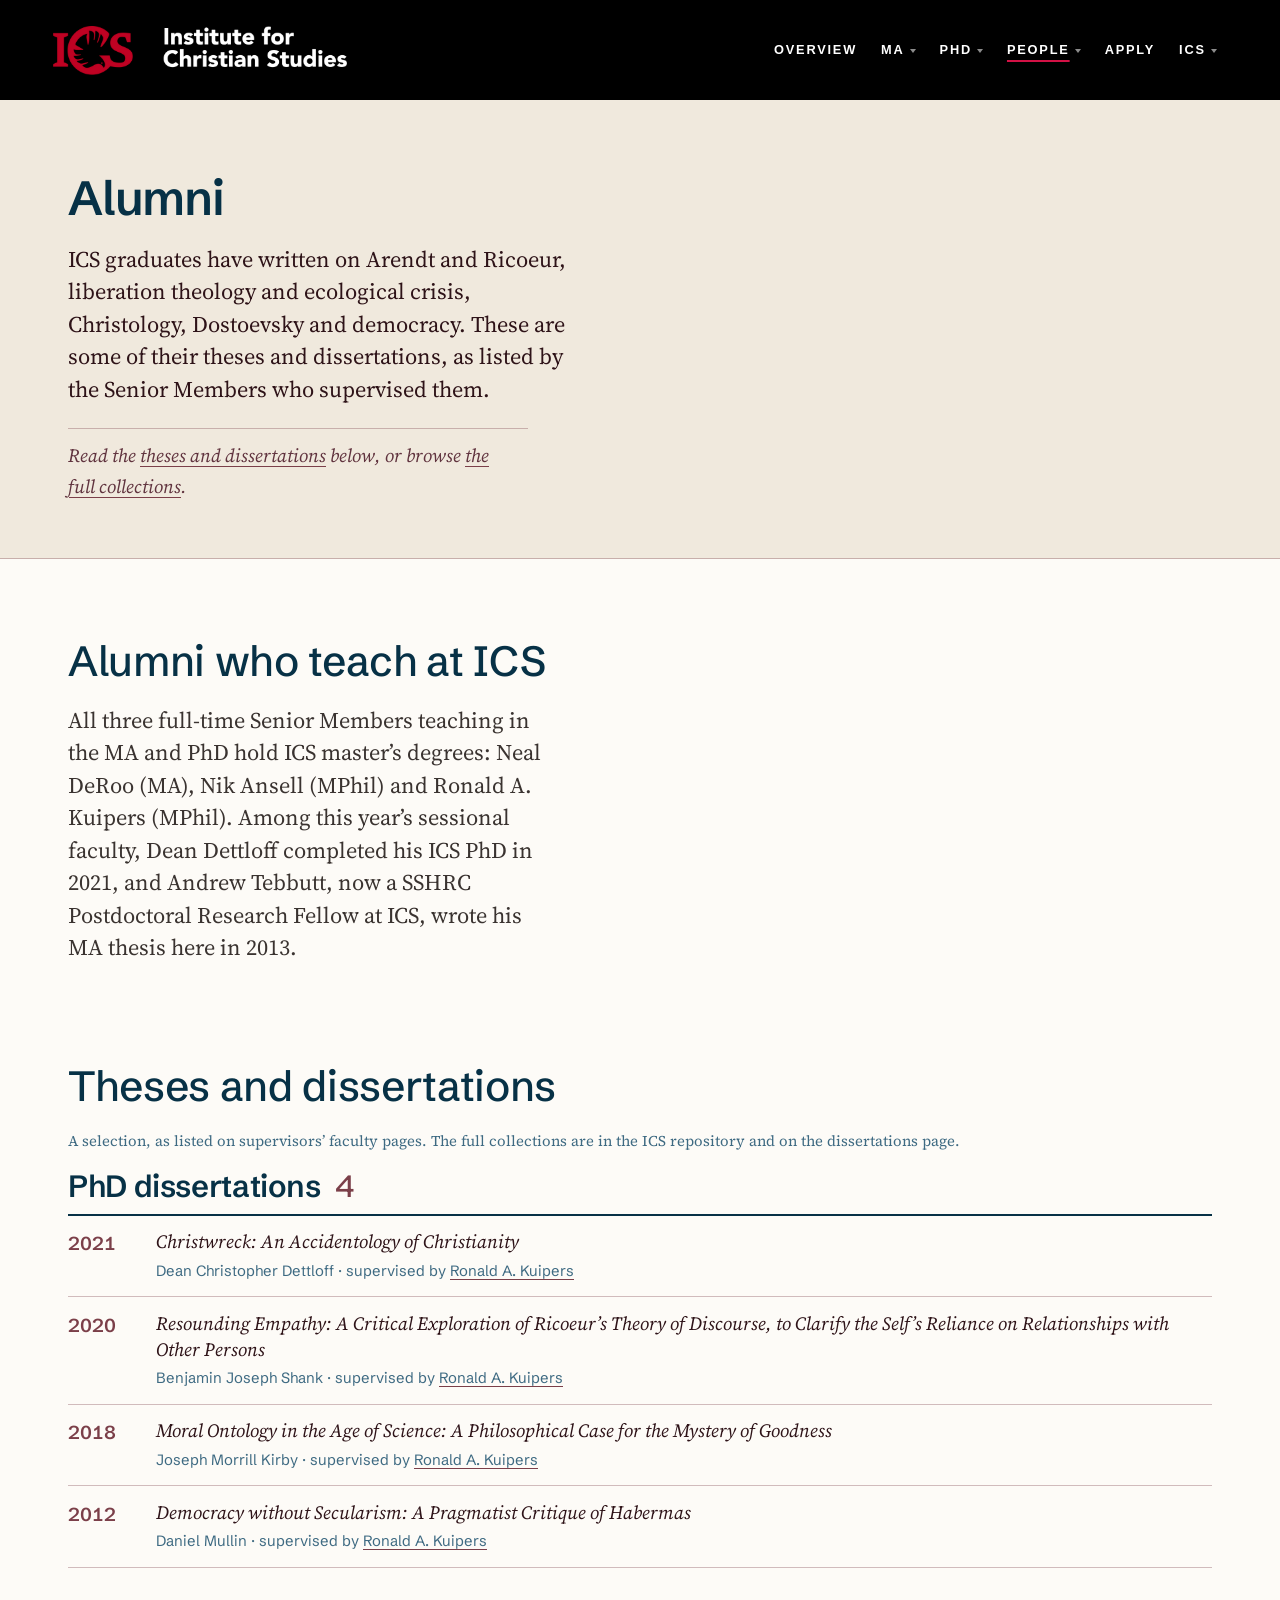
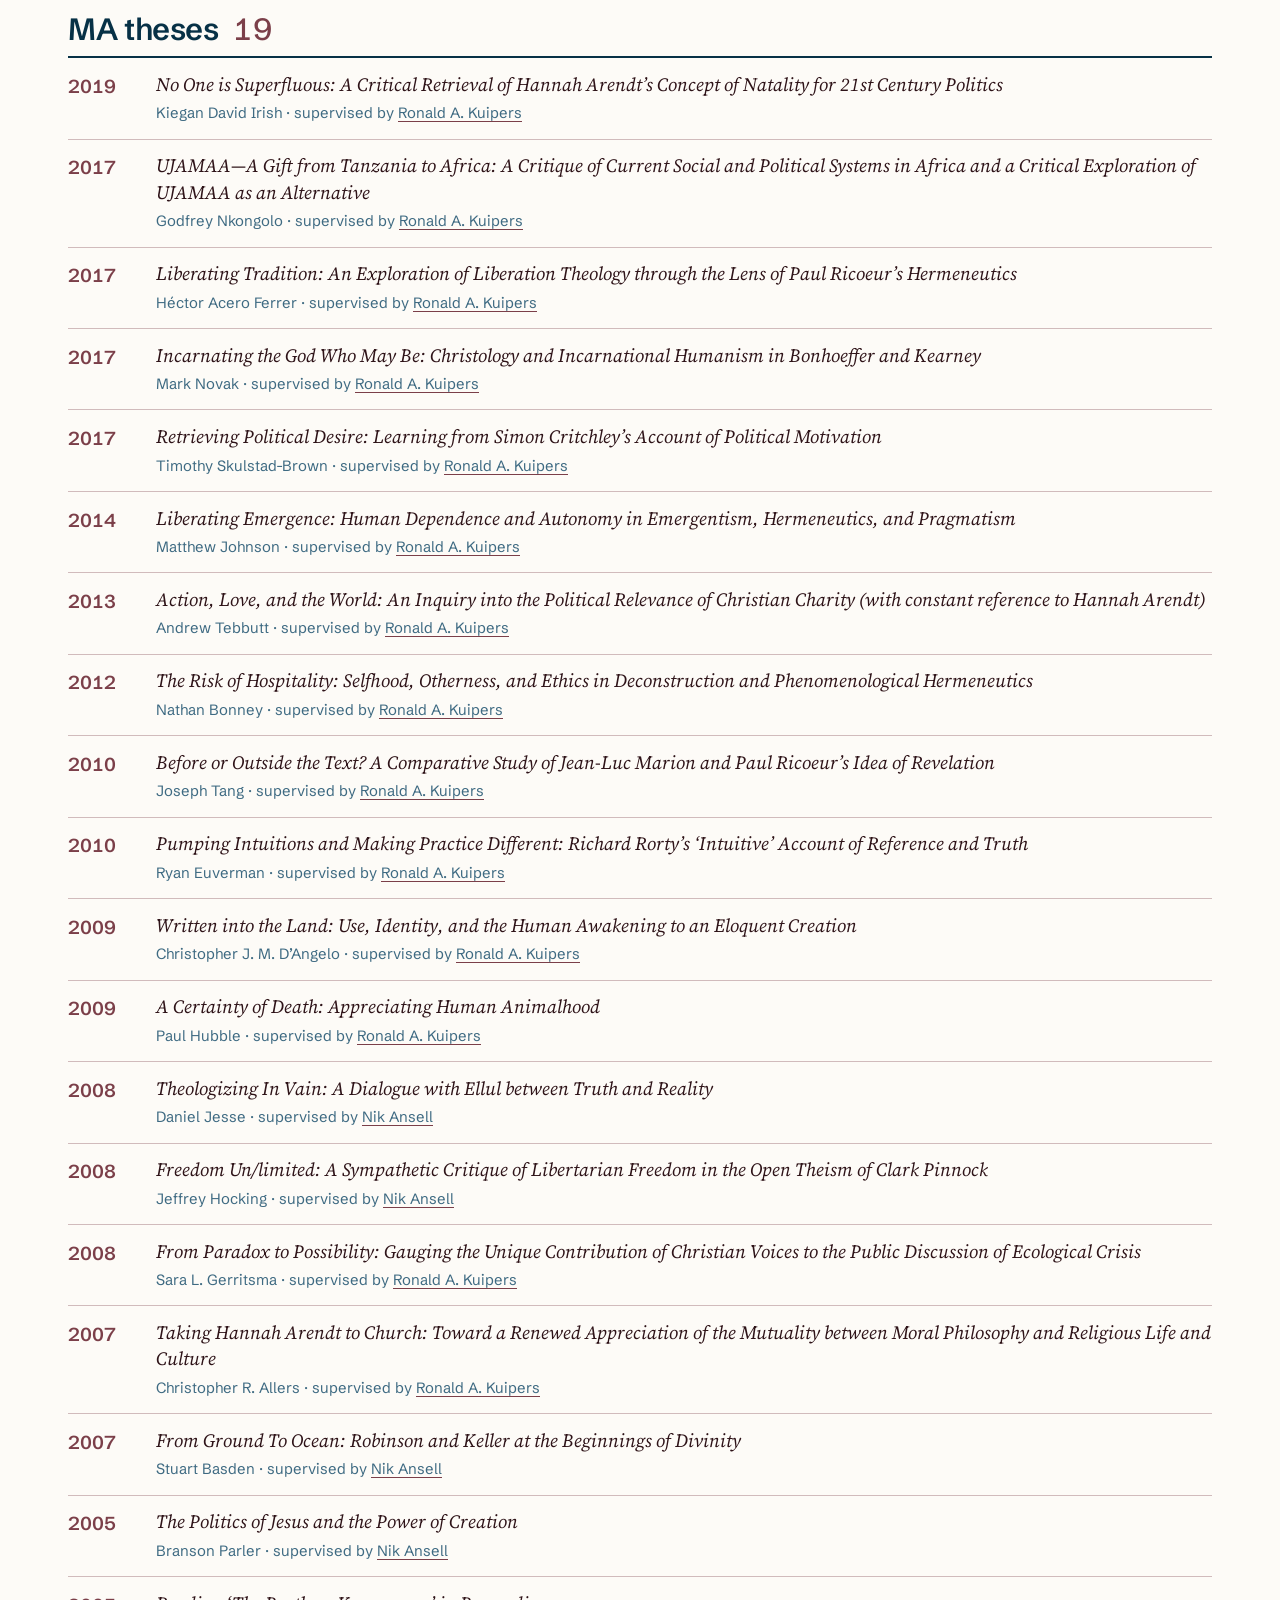
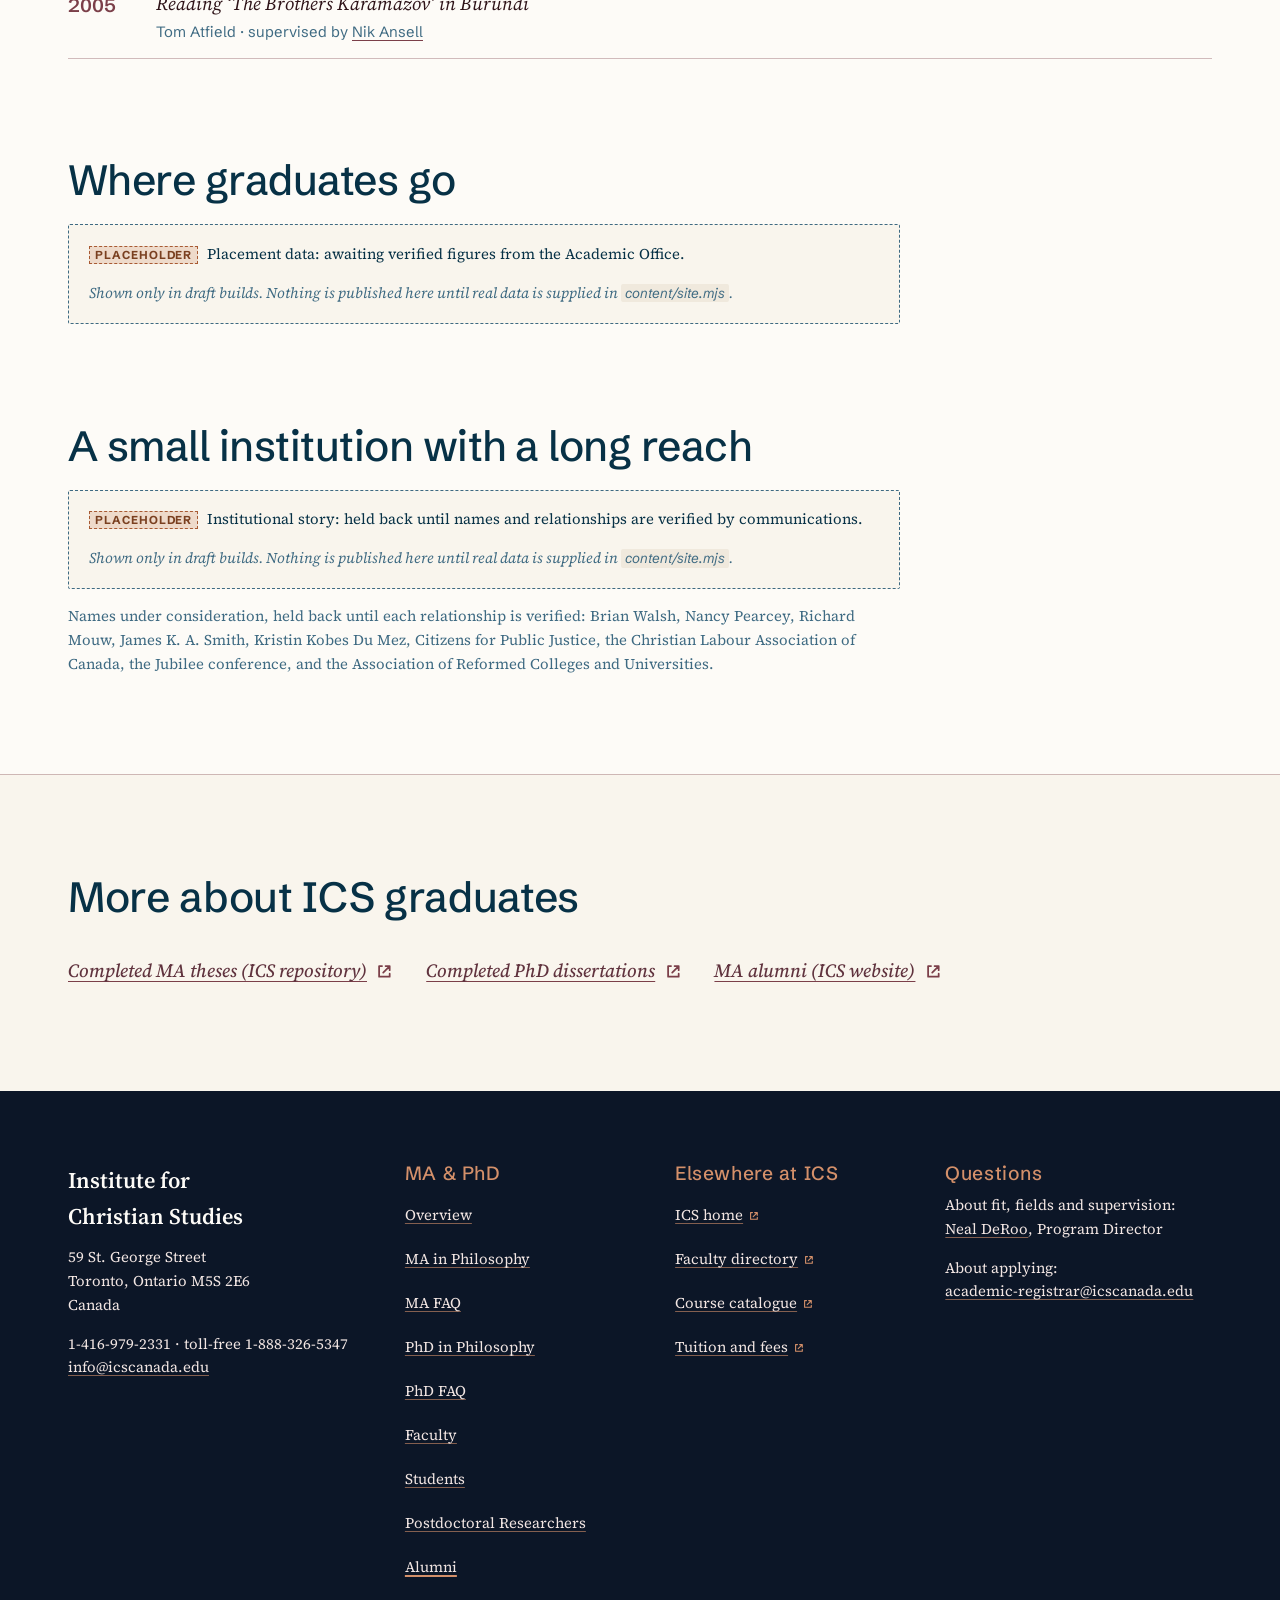
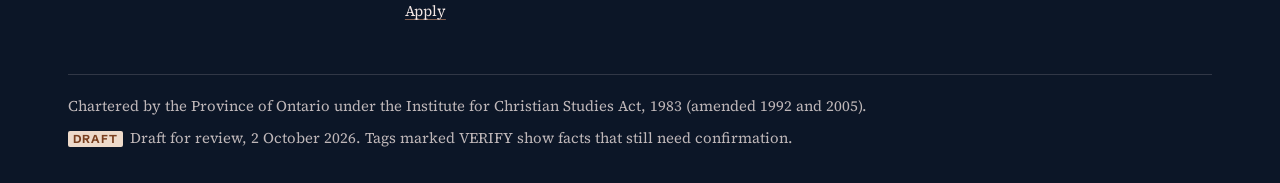
==== docs/alumni/index.html @ f3fac452 "MA & PhD site draft Generated static site in docs/ for GitHub Pages. The repository tracks only the " ====
<!doctype html>
<html lang="en-CA">
<head>
<meta charset="utf-8">
<meta name="viewport" content="width=device-width, initial-scale=1">
<title>Alumni | MA &amp; PhD at the Institute for Christian Studies</title>
<meta name="description" content="ICS MA and PhD graduates: theses and dissertations, alumni who now teach and research at ICS, and where to find their work.">
<meta name="robots" content="noindex">
<meta property="og:title" content="Alumni | MA &amp; PhD at the Institute for Christian Studies">
<meta property="og:description" content="ICS MA and PhD graduates: theses and dissertations, alumni who now teach and research at ICS, and where to find their work.">
<meta name="theme-color" content="#000000">
<link rel="icon" type="image/png" href="../assets/img/logos/ics-favicon.png">
<link rel="preload" href="../assets/fonts/schibsted-grotesk-normal-latin.woff2" as="font" type="font/woff2" crossorigin>
<link rel="preload" href="../assets/fonts/source-serif-4-normal-latin.woff2" as="font" type="font/woff2" crossorigin>
<link rel="stylesheet" href="../assets/site.css">
<script src="../assets/site.js" defer></script>
</head>
<body class="page-people page-alumni is-draft">
<a class="skip-link" href="#main">Skip to content</a>
<header class="ics-header">
  <div class="ics-header__inner">
    <a class="ics-header__logo-link" href="https://www.icscanada.edu/" target="_blank" rel="noopener">
      <img class="ics-header__logo-img" src="../assets/img/logos/ics-logo-white-red.png"
           alt="Institute for Christian Studies" width="900" height="160">
    </a>

    <nav aria-label="Main navigation">
      <ul class="ics-nav">
        <li class="ics-nav__item">
          <a class="ics-nav__link" href="../">Overview</a>
        </li>
        <li class="ics-nav__item">
          <button class="ics-nav__link" aria-expanded="false" aria-haspopup="true">MA<span class="ics-nav__caret"></span></button>
          <div class="ics-dropdown">
            <a class="ics-dropdown__link" href="../ma/">MA Overview</a>
            <a class="ics-dropdown__link" href="../ma/faq/">MA FAQ</a>
          </div>
        </li>
        <li class="ics-nav__item">
          <button class="ics-nav__link" aria-expanded="false" aria-haspopup="true">PhD<span class="ics-nav__caret"></span></button>
          <div class="ics-dropdown">
            <a class="ics-dropdown__link" href="../phd/">PhD Overview</a>
            <a class="ics-dropdown__link" href="../phd/faq/">PhD FAQ</a>
          </div>
        </li>
        <li class="ics-nav__item ics-nav__item--active">
          <button class="ics-nav__link" aria-expanded="false" aria-haspopup="true">People<span class="ics-nav__caret"></span></button>
          <div class="ics-dropdown">
            <a class="ics-dropdown__link" href="../faculty/">Faculty</a>
            <a class="ics-dropdown__link" href="../students/">Students</a>
            <a class="ics-dropdown__link" href="../postdocs/">Postdoctoral Researchers</a>
            <a class="ics-dropdown__link" href="./" aria-current="page">Alumni</a>
          </div>
        </li>
        <li class="ics-nav__item">
          <a class="ics-nav__link" href="../apply/">Apply</a>
        </li>
        <li class="ics-nav__item">
          <button class="ics-nav__link" aria-expanded="false" aria-haspopup="true">ICS<span class="ics-nav__caret"></span></button>
          <div class="ics-dropdown">
            <a class="ics-dropdown__link" href="https://www.icscanada.edu/" target="_blank" rel="noopener">ICS Home</a>
            <a class="ics-dropdown__link" href="https://www.icscanada.edu/academics" target="_blank" rel="noopener">Programs</a>
            <a class="ics-dropdown__link" href="https://www.icscanada.edu/academics/courses-and-syllabi" target="_blank" rel="noopener">Courses &amp; Syllabi</a>
            <a class="ics-dropdown__link" href="https://www.icscanada.edu/admissions" target="_blank" rel="noopener">Admissions</a>
            <a class="ics-dropdown__link" href="https://www.icscanada.edu/research" target="_blank" rel="noopener">Research (CPRSE)</a>
            <a class="ics-dropdown__link" href="https://www.icscanada.edu/critical-faith-podcast" target="_blank" rel="noopener">Critical Faith Podcast</a>
          </div>
        </li>
      </ul>
    </nav>

    <button class="ics-burger" aria-label="Open menu" type="button">
      <span></span><span></span><span></span>
    </button>
  </div>
</header>

<div class="ics-mobile-menu" id="mobileMenu">
  <button class="ics-mobile-menu__close" aria-label="Close menu" type="button">&times;</button>
  <a class="ics-mobile-menu__link" href="../">Overview</a>
  <div class="ics-mobile-menu__group">
    <span class="ics-mobile-menu__link">MA</span>
    <div class="ics-mobile-menu__sub">
      <a href="../ma/">MA Overview</a>
      <a href="../ma/faq/">MA FAQ</a>
    </div>
  </div>
  <div class="ics-mobile-menu__group">
    <span class="ics-mobile-menu__link">PhD</span>
    <div class="ics-mobile-menu__sub">
      <a href="../phd/">PhD Overview</a>
      <a href="../phd/faq/">PhD FAQ</a>
    </div>
  </div>
  <div class="ics-mobile-menu__group">
    <span class="ics-mobile-menu__link">People</span>
    <div class="ics-mobile-menu__sub">
      <a href="../faculty/">Faculty</a>
      <a href="../students/">Students</a>
      <a href="../postdocs/">Postdoctoral Researchers</a>
      <a class="is-current" href="./" aria-current="page">Alumni</a>
    </div>
  </div>
  <a class="ics-mobile-menu__link" href="../apply/">Apply</a>
  <div class="ics-mobile-menu__group">
    <span class="ics-mobile-menu__link">ICS</span>
    <div class="ics-mobile-menu__sub">
      <a href="https://www.icscanada.edu/" target="_blank" rel="noopener">ICS Home</a>
      <a href="https://www.icscanada.edu/academics" target="_blank" rel="noopener">Programs</a>
      <a href="https://www.icscanada.edu/academics/courses-and-syllabi" target="_blank" rel="noopener">Courses &amp; Syllabi</a>
      <a href="https://www.icscanada.edu/admissions" target="_blank" rel="noopener">Admissions</a>
      <a href="https://www.icscanada.edu/research" target="_blank" rel="noopener">Research (CPRSE)</a>
      <a href="https://www.icscanada.edu/critical-faith-podcast" target="_blank" rel="noopener">Critical Faith Podcast</a>
    </div>
  </div>
</div>
<main id="main" tabindex="-1">

<header class="page-head page-head--people">
  <div class="wrap page-head__grid">
    <div class="page-head__text">
      <h1>Alumni</h1>
      <p class="lead">ICS graduates have written on Arendt and Ricoeur, liberation theology and ecological crisis, Christology, Dostoevsky and democracy. These are some of their theses and dissertations, as listed by the Senior Members who supervised them.</p>
      <p class="page-head__rubric">Read the <a href="#theses-title">theses and dissertations</a> below, or browse <a href="https://ir.icscanada.edu/" target="_blank" rel="noopener">the full collections</a>.</p>
    </div>
    
  </div>
</header>

<section class="section" aria-labelledby="own-title">
  <div class="wrap">
    <h2 id="own-title" class="section__title">Alumni who teach at ICS</h2>
    
    <p class="section__lead">All three <span class="nw">full-time</span> Senior Members teaching in the MA and PhD hold ICS master’s degrees: Neal DeRoo (MA), Nik Ansell (MPhil) and Ronald A. Kuipers (MPhil). Among this year’s sessional faculty, Dean Dettloff completed his ICS PhD in 2021, and Andrew Tebbutt, now a SSHRC Postdoctoral Research Fellow at ICS, wrote his MA thesis here in 2013.</p>
  </div>
</section>

<section class="section section--theses" aria-labelledby="theses-title">
  <div class="wrap">
    <h2 id="theses-title" class="section__title">Theses and dissertations</h2>
    
    
<p class="fields__note">A selection, as listed on supervisors’ faculty pages. The full collections are in the ICS repository and on the dissertations page.</p>
<section class="theses-group" aria-labelledby="theses-phd">
  <h3 id="theses-phd" class="theses-group__title">PhD dissertations <span class="theses-group__count">4</span></h3>
  <ol class="thesis-list">
    <li class="thesis"><span class="thesis__year">2021</span><span class="thesis__body"><span class="thesis__title">Christwreck: An Accidentology of Christianity</span> <span class="thesis__who">Dean Christopher Dettloff · supervised by <a href="../faculty/#ronald-kuipers">Ronald A. Kuipers</a></span></span></li>
    <li class="thesis"><span class="thesis__year">2020</span><span class="thesis__body"><span class="thesis__title">Resounding Empathy: A Critical Exploration of Ricoeur’s Theory of Discourse, to Clarify the Self’s Reliance on Relationships with Other Persons</span> <span class="thesis__who">Benjamin Joseph Shank · supervised by <a href="../faculty/#ronald-kuipers">Ronald A. Kuipers</a></span></span></li>
    <li class="thesis"><span class="thesis__year">2018</span><span class="thesis__body"><span class="thesis__title">Moral Ontology in the Age of Science: A Philosophical Case for the Mystery of Goodness</span> <span class="thesis__who">Joseph Morrill Kirby · supervised by <a href="../faculty/#ronald-kuipers">Ronald A. Kuipers</a></span></span></li>
    <li class="thesis"><span class="thesis__year">2012</span><span class="thesis__body"><span class="thesis__title">Democracy without Secularism: A Pragmatist Critique of Habermas</span> <span class="thesis__who">Daniel Mullin · supervised by <a href="../faculty/#ronald-kuipers">Ronald A. Kuipers</a></span></span></li>
  </ol>
</section>
<section class="theses-group" aria-labelledby="theses-ma">
  <h3 id="theses-ma" class="theses-group__title">MA theses <span class="theses-group__count">19</span></h3>
  <ol class="thesis-list">
    <li class="thesis"><span class="thesis__year">2019</span><span class="thesis__body"><span class="thesis__title">No One is Superfluous: A Critical Retrieval of Hannah Arendt’s Concept of Natality for 21st Century Politics</span> <span class="thesis__who">Kiegan David Irish · supervised by <a href="../faculty/#ronald-kuipers">Ronald A. Kuipers</a></span></span></li>
    <li class="thesis"><span class="thesis__year">2017</span><span class="thesis__body"><span class="thesis__title">UJAMAA—A Gift from Tanzania to Africa: A Critique of Current Social and Political Systems in Africa and a Critical Exploration of UJAMAA as an Alternative</span> <span class="thesis__who">Godfrey Nkongolo · supervised by <a href="../faculty/#ronald-kuipers">Ronald A. Kuipers</a></span></span></li>
    <li class="thesis"><span class="thesis__year">2017</span><span class="thesis__body"><span class="thesis__title">Liberating Tradition: An Exploration of Liberation Theology through the Lens of Paul Ricoeur’s Hermeneutics</span> <span class="thesis__who">Héctor Acero Ferrer · supervised by <a href="../faculty/#ronald-kuipers">Ronald A. Kuipers</a></span></span></li>
    <li class="thesis"><span class="thesis__year">2017</span><span class="thesis__body"><span class="thesis__title">Incarnating the God Who May Be: Christology and Incarnational Humanism in Bonhoeffer and Kearney</span> <span class="thesis__who">Mark Novak · supervised by <a href="../faculty/#ronald-kuipers">Ronald A. Kuipers</a></span></span></li>
    <li class="thesis"><span class="thesis__year">2017</span><span class="thesis__body"><span class="thesis__title">Retrieving Political Desire: Learning from Simon Critchley’s Account of Political Motivation</span> <span class="thesis__who">Timothy Skulstad-Brown · supervised by <a href="../faculty/#ronald-kuipers">Ronald A. Kuipers</a></span></span></li>
    <li class="thesis"><span class="thesis__year">2014</span><span class="thesis__body"><span class="thesis__title">Liberating Emergence: Human Dependence and Autonomy in Emergentism, Hermeneutics, and Pragmatism</span> <span class="thesis__who">Matthew Johnson · supervised by <a href="../faculty/#ronald-kuipers">Ronald A. Kuipers</a></span></span></li>
    <li class="thesis"><span class="thesis__year">2013</span><span class="thesis__body"><span class="thesis__title">Action, Love, and the World: An Inquiry into the Political Relevance of Christian Charity (with constant reference to Hannah Arendt)</span> <span class="thesis__who">Andrew Tebbutt · supervised by <a href="../faculty/#ronald-kuipers">Ronald A. Kuipers</a></span></span></li>
    <li class="thesis"><span class="thesis__year">2012</span><span class="thesis__body"><span class="thesis__title">The Risk of Hospitality: Selfhood, Otherness, and Ethics in Deconstruction and Phenomenological Hermeneutics</span> <span class="thesis__who">Nathan Bonney · supervised by <a href="../faculty/#ronald-kuipers">Ronald A. Kuipers</a></span></span></li>
    <li class="thesis"><span class="thesis__year">2010</span><span class="thesis__body"><span class="thesis__title">Before or Outside the Text? A Comparative Study of Jean-Luc Marion and Paul Ricoeur’s Idea of Revelation</span> <span class="thesis__who">Joseph Tang · supervised by <a href="../faculty/#ronald-kuipers">Ronald A. Kuipers</a></span></span></li>
    <li class="thesis"><span class="thesis__year">2010</span><span class="thesis__body"><span class="thesis__title">Pumping Intuitions and Making Practice Different: Richard Rorty’s ‘Intuitive’ Account of Reference and Truth</span> <span class="thesis__who">Ryan Euverman · supervised by <a href="../faculty/#ronald-kuipers">Ronald A. Kuipers</a></span></span></li>
    <li class="thesis"><span class="thesis__year">2009</span><span class="thesis__body"><span class="thesis__title">Written into the Land: Use, Identity, and the Human Awakening to an Eloquent Creation</span> <span class="thesis__who">Christopher J. M. D’Angelo · supervised by <a href="../faculty/#ronald-kuipers">Ronald A. Kuipers</a></span></span></li>
    <li class="thesis"><span class="thesis__year">2009</span><span class="thesis__body"><span class="thesis__title">A Certainty of Death: Appreciating Human Animalhood</span> <span class="thesis__who">Paul Hubble · supervised by <a href="../faculty/#ronald-kuipers">Ronald A. Kuipers</a></span></span></li>
    <li class="thesis"><span class="thesis__year">2008</span><span class="thesis__body"><span class="thesis__title">Theologizing In Vain: A Dialogue with Ellul between Truth and Reality</span> <span class="thesis__who">Daniel Jesse · supervised by <a href="../faculty/#nik-ansell">Nik Ansell</a></span></span></li>
    <li class="thesis"><span class="thesis__year">2008</span><span class="thesis__body"><span class="thesis__title">Freedom Un/limited: A Sympathetic Critique of Libertarian Freedom in the Open Theism of Clark Pinnock</span> <span class="thesis__who">Jeffrey Hocking · supervised by <a href="../faculty/#nik-ansell">Nik Ansell</a></span></span></li>
    <li class="thesis"><span class="thesis__year">2008</span><span class="thesis__body"><span class="thesis__title">From Paradox to Possibility: Gauging the Unique Contribution of Christian Voices to the Public Discussion of Ecological Crisis</span> <span class="thesis__who">Sara L. Gerritsma · supervised by <a href="../faculty/#ronald-kuipers">Ronald A. Kuipers</a></span></span></li>
    <li class="thesis"><span class="thesis__year">2007</span><span class="thesis__body"><span class="thesis__title">Taking Hannah Arendt to Church: Toward a Renewed Appreciation of the Mutuality between Moral Philosophy and Religious Life and Culture</span> <span class="thesis__who">Christopher R. Allers · supervised by <a href="../faculty/#ronald-kuipers">Ronald A. Kuipers</a></span></span></li>
    <li class="thesis"><span class="thesis__year">2007</span><span class="thesis__body"><span class="thesis__title">From Ground To Ocean: Robinson and Keller at the Beginnings of Divinity</span> <span class="thesis__who">Stuart Basden · supervised by <a href="../faculty/#nik-ansell">Nik Ansell</a></span></span></li>
    <li class="thesis"><span class="thesis__year">2005</span><span class="thesis__body"><span class="thesis__title">The Politics of Jesus and the Power of Creation</span> <span class="thesis__who">Branson Parler · supervised by <a href="../faculty/#nik-ansell">Nik Ansell</a></span></span></li>
    <li class="thesis"><span class="thesis__year">2005</span><span class="thesis__body"><span class="thesis__title">Reading ‘The Brothers Karamazov’ in Burundi</span> <span class="thesis__who">Tom Atfield · supervised by <a href="../faculty/#nik-ansell">Nik Ansell</a></span></span></li>
  </ol>
</section>
  </div>
</section>

<section class="section evidence evidence--placement" aria-labelledby="placement-title"><div class="wrap">
  <h2 id="placement-title">Where graduates go</h2>
  <div class="ghost-slot ghost-slot--evidence" role="note">
  <p><span class="verify__tag">PLACEHOLDER</span> Placement data: awaiting verified figures from the Academic Office.</p>
  <p class="ghost-slot__note">Shown only in draft builds. Nothing is published here until real data is supplied in <code>content/site.mjs</code>.</p>
</div>
</div></section>
<section class="section evidence evidence--history" aria-labelledby="history-title"><div class="wrap">
  <h2 id="history-title">A small institution with a long reach</h2>
  <div class="ghost-slot ghost-slot--evidence" role="note">
  <p><span class="verify__tag">PLACEHOLDER</span> Institutional story: held back until names and relationships are verified by communications.</p>
  <p class="ghost-slot__note">Shown only in draft builds. Nothing is published here until real data is supplied in <code>content/site.mjs</code>.</p>
</div>
  <p class="ghost-slot__pending">Names under consideration, held back until each relationship is verified: Brian Walsh, Nancy Pearcey, Richard Mouw, James K. A. Smith, Kristin Kobes Du Mez, Citizens for Public Justice, the Christian Labour Association of Canada, the Jubilee conference, and the Association of Reformed Colleges and Universities.</p>
</div></section>

<section class="section close" aria-labelledby="alumni-links-title">
  <div class="wrap">
    <h2 id="alumni-links-title" class="section__title">More about ICS graduates</h2>
    
    
<ul class="next__links"><li><a class="arrow-link" href="https://ir.icscanada.edu/collections/1f89f3e4-e5d2-4050-bb74-1d196fc1802e" target="_blank" rel="noopener"><span>Completed MA theses (ICS repository)</span><svg class="icon icon--external" viewBox="0 0 16 16" width="16" height="16" fill="none" stroke="currentColor" stroke-width="1.5" stroke-linecap="round" stroke-linejoin="round" aria-hidden="true" focusable="false"><path d="M6 3.5H3.5v9h9V10M9 3.5h3.5V7M12.5 3.5 7 9"/></svg></a></li><li><a class="arrow-link" href="https://www.icscanada.edu/academics/phd-program/phddissertations" target="_blank" rel="noopener"><span>Completed PhD dissertations</span><svg class="icon icon--external" viewBox="0 0 16 16" width="16" height="16" fill="none" stroke="currentColor" stroke-width="1.5" stroke-linecap="round" stroke-linejoin="round" aria-hidden="true" focusable="false"><path d="M6 3.5H3.5v9h9V10M9 3.5h3.5V7M12.5 3.5 7 9"/></svg></a></li><li><a class="arrow-link" href="https://www.icscanada.edu/admissions/master-of-arts-alumni" target="_blank" rel="noopener"><span>MA alumni (ICS website)</span><svg class="icon icon--external" viewBox="0 0 16 16" width="16" height="16" fill="none" stroke="currentColor" stroke-width="1.5" stroke-linecap="round" stroke-linejoin="round" aria-hidden="true" focusable="false"><path d="M6 3.5H3.5v9h9V10M9 3.5h3.5V7M12.5 3.5 7 9"/></svg></a></li></ul>
  </div>
</section>
</main>
<footer class="site-footer" id="site-links">
  <div class="wrap site-footer__grid">
    <div class="site-footer__about">
      <p class="site-footer__name">Institute for Christian Studies</p>
      <p>59 St. George Street<br>Toronto, Ontario M5S 2E6<br>Canada</p>
      <p>1-416-979-2331 &middot; toll-free 1-888-326-5347<br><a href="mailto:info@icscanada.edu">info@icscanada.edu</a></p>
    </div>
    <nav class="site-footer__nav" aria-label="MA and PhD pages">
      <h2 class="site-footer__heading">MA &amp; PhD</h2>
      <ul><li><a href="../">Overview</a></li><li><a href="../ma/">MA in Philosophy</a></li><li><a href="../ma/faq/">MA FAQ</a></li><li><a href="../phd/">PhD in Philosophy</a></li><li><a href="../phd/faq/">PhD FAQ</a></li><li><a href="../faculty/">Faculty</a></li><li><a href="../students/">Students</a></li><li><a href="../postdocs/">Postdoctoral Researchers</a></li><li><a href="./" aria-current="page">Alumni</a></li><li><a href="../apply/">Apply</a></li></ul>
    </nav>
    <nav class="site-footer__nav" aria-label="Elsewhere at ICS">
      <h2 class="site-footer__heading">Elsewhere at ICS</h2>
      <ul><li><a href="https://www.icscanada.edu/" target="_blank" rel="noopener">ICS home<svg class="icon icon--external" viewBox="0 0 16 16" width="16" height="16" fill="none" stroke="currentColor" stroke-width="1.5" stroke-linecap="round" stroke-linejoin="round" aria-hidden="true" focusable="false"><path d="M6 3.5H3.5v9h9V10M9 3.5h3.5V7M12.5 3.5 7 9"/></svg></a></li><li><a href="https://faculty.icscanada.edu/" target="_blank" rel="noopener">Faculty directory<svg class="icon icon--external" viewBox="0 0 16 16" width="16" height="16" fill="none" stroke="currentColor" stroke-width="1.5" stroke-linecap="round" stroke-linejoin="round" aria-hidden="true" focusable="false"><path d="M6 3.5H3.5v9h9V10M9 3.5h3.5V7M12.5 3.5 7 9"/></svg></a></li><li><a href="https://courses.icscanada.edu/" target="_blank" rel="noopener">Course catalogue<svg class="icon icon--external" viewBox="0 0 16 16" width="16" height="16" fill="none" stroke="currentColor" stroke-width="1.5" stroke-linecap="round" stroke-linejoin="round" aria-hidden="true" focusable="false"><path d="M6 3.5H3.5v9h9V10M9 3.5h3.5V7M12.5 3.5 7 9"/></svg></a></li><li><a href="https://www.icscanada.edu/admissions/tuition-fees" target="_blank" rel="noopener">Tuition and fees<svg class="icon icon--external" viewBox="0 0 16 16" width="16" height="16" fill="none" stroke="currentColor" stroke-width="1.5" stroke-linecap="round" stroke-linejoin="round" aria-hidden="true" focusable="false"><path d="M6 3.5H3.5v9h9V10M9 3.5h3.5V7M12.5 3.5 7 9"/></svg></a></li></ul>
    </nav>
    <div class="site-footer__contact">
      <h2 class="site-footer__heading">Questions</h2>
      <p>About fit, fields and supervision:<br><a href="mailto:nderoo@icscanada.edu">Neal DeRoo</a>, Program Director</p>
      <p>About applying:<br><a href="mailto:academic-registrar@icscanada.edu">academic-registrar@icscanada.edu</a></p>
    </div>
  </div>
  <div class="wrap site-footer__legal">
    <p>Chartered by the Province of Ontario under the Institute for Christian Studies Act, 1983 (amended 1992 and 2005).</p>
    <p class="site-footer__draft"><span class="verify__tag">DRAFT</span> Draft for review, 2 October 2026. Tags marked VERIFY show facts that still need confirmation.</p>
  </div>
</footer>
</body>
</html>
---- docs/assets/site.css ----
/* Schibsted Grotesk and Source Serif 4 (SIL Open Font License 1.1, see ../fonts/OFL-*.txt), self-hosted from Google Fonts on 2026-10-02. */
@font-face {
  font-family: 'Schibsted Grotesk';
  font-style: italic;
  font-weight: 400 900;
  font-display: swap;
  src: url('fonts/schibsted-grotesk-italic-latin-ext.woff2') format('woff2');
  unicode-range: U+0100-02BA, U+02BD-02C5, U+02C7-02CC, U+02CE-02D7, U+02DD-02FF, U+0304, U+0308, U+0329, U+1D00-1DBF, U+1E00-1E9F, U+1EF2-1EFF, U+2020, U+20A0-20AB, U+20AD-20C0, U+2113, U+2C60-2C7F, U+A720-A7FF;
}
@font-face {
  font-family: 'Schibsted Grotesk';
  font-style: italic;
  font-weight: 400 900;
  font-display: swap;
  src: url('fonts/schibsted-grotesk-italic-latin.woff2') format('woff2');
  unicode-range: U+0000-00FF, U+0131, U+0152-0153, U+02BB-02BC, U+02C6, U+02DA, U+02DC, U+0304, U+0308, U+0329, U+2000-206F, U+20AC, U+2122, U+2191, U+2193, U+2212, U+2215, U+FEFF, U+FFFD;
}
@font-face {
  font-family: 'Schibsted Grotesk';
  font-style: normal;
  font-weight: 400 900;
  font-display: swap;
  src: url('fonts/schibsted-grotesk-normal-latin-ext.woff2') format('woff2');
  unicode-range: U+0100-02BA, U+02BD-02C5, U+02C7-02CC, U+02CE-02D7, U+02DD-02FF, U+0304, U+0308, U+0329, U+1D00-1DBF, U+1E00-1E9F, U+1EF2-1EFF, U+2020, U+20A0-20AB, U+20AD-20C0, U+2113, U+2C60-2C7F, U+A720-A7FF;
}
@font-face {
  font-family: 'Schibsted Grotesk';
  font-style: normal;
  font-weight: 400 900;
  font-display: swap;
  src: url('fonts/schibsted-grotesk-normal-latin.woff2') format('woff2');
  unicode-range: U+0000-00FF, U+0131, U+0152-0153, U+02BB-02BC, U+02C6, U+02DA, U+02DC, U+0304, U+0308, U+0329, U+2000-206F, U+20AC, U+2122, U+2191, U+2193, U+2212, U+2215, U+FEFF, U+FFFD;
}
@font-face {
  font-family: 'Source Serif 4';
  font-style: italic;
  font-weight: 200 900;
  font-display: swap;
  src: url('fonts/source-serif-4-italic-latin-ext.woff2') format('woff2');
  unicode-range: U+0100-02BA, U+02BD-02C5, U+02C7-02CC, U+02CE-02D7, U+02DD-02FF, U+0304, U+0308, U+0329, U+1D00-1DBF, U+1E00-1E9F, U+1EF2-1EFF, U+2020, U+20A0-20AB, U+20AD-20C0, U+2113, U+2C60-2C7F, U+A720-A7FF;
}
@font-face {
  font-family: 'Source Serif 4';
  font-style: italic;
  font-weight: 200 900;
  font-display: swap;
  src: url('fonts/source-serif-4-italic-latin.woff2') format('woff2');
  unicode-range: U+0000-00FF, U+0131, U+0152-0153, U+02BB-02BC, U+02C6, U+02DA, U+02DC, U+0304, U+0308, U+0329, U+2000-206F, U+20AC, U+2122, U+2191, U+2193, U+2212, U+2215, U+FEFF, U+FFFD;
}
@font-face {
  font-family: 'Source Serif 4';
  font-style: normal;
  font-weight: 200 900;
  font-display: swap;
  src: url('fonts/source-serif-4-normal-latin-ext.woff2') format('woff2');
  unicode-range: U+0100-02BA, U+02BD-02C5, U+02C7-02CC, U+02CE-02D7, U+02DD-02FF, U+0304, U+0308, U+0329, U+1D00-1DBF, U+1E00-1E9F, U+1EF2-1EFF, U+2020, U+20A0-20AB, U+20AD-20C0, U+2113, U+2C60-2C7F, U+A720-A7FF;
}
@font-face {
  font-family: 'Source Serif 4';
  font-style: normal;
  font-weight: 200 900;
  font-display: swap;
  src: url('fonts/source-serif-4-normal-latin.woff2') format('woff2');
  unicode-range: U+0000-00FF, U+0131, U+0152-0153, U+02BB-02BC, U+02C6, U+02DA, U+02DC, U+0304, U+0308, U+0329, U+2000-206F, U+20AC, U+2122, U+2191, U+2193, U+2212, U+2215, U+FEFF, U+FFFD;
}

/* Masthead / navigation rules copied from faculty.icscanada.edu css/styles.css (2026-10-02),
   via reference/faculty-nav/nav.css. Changes for this site, and only these:
   - --ink, --brand-red, --paper and --nav-sans are scoped to the masthead and mobile menu
     instead of :root, so they never leak into the page design;
   - the skip link and page focus ring use this site's tokens (site.css);
   - list, link and button resets the faculty site's base styles supplied;
   - dropdown items never wrap (the faculty site's own items already fit on one line,
     so this only matters for this site's longer "Postdoctoral Researchers").
   Geometry matches education.icscanada.edu shared.css: 100px bar (69px <=1200px), 53px logo (30px <=1200px),
   0.8rem / 600 / 0.14em uppercase links, 6px-offset 1.5px red hover underline, right-aligned dropdowns,
   asymmetric three-bar burger, full-screen overlay menu. Only the nav-related tokens are reproduced below.
   .skip-link and :focus-visible reference page tokens (--wine, --wine-mid) from the faculty site;
   map them to the new design's own tokens. --ink and --brand-red stay scoped to the masthead. */

.ics-header,
.ics-mobile-menu {
  --ink:        #000000;
  --brand-red:  #D31145;
  --paper:      #FFFFFF;
  --nav-sans: 'Helvetica Neue', Helvetica, Arial, sans-serif;
}

/* Base resets the faculty site's stylesheet provided around the masthead. */
:where(.ics-header) ul { margin: 0; padding: 0; }
:where(.ics-header, .ics-mobile-menu) a { text-decoration: none; }
:where(.ics-header, .ics-mobile-menu) button { font: inherit; margin: 0; }

.skip-link {
  position: absolute; left: -9999px;
  background: var(--harbour); color: var(--cream);
  padding: 0.85rem 1.4rem; z-index: 1000;
  font-size: 0.85rem; font-weight: 600;
}
.skip-link:focus { left: 1rem; top: 1rem; }

.sr-only {
  position: absolute;
  width: 1px; height: 1px;
  padding: 0; margin: -1px;
  overflow: hidden;
  clip: rect(0 0 0 0);
  clip-path: inset(50%);
  white-space: nowrap;
  border: 0;
}

:focus-visible {
  outline: 2px solid var(--focus);
  outline-offset: 3px;
}
.ics-header :focus-visible,
.ics-mobile-menu :focus-visible {
  outline: 2px solid var(--brand-red);
  outline-offset: 3px;
}

/* ================================================================
   MASTHEAD
   Geometry copied from education.icscanada.edu; recoloured to the
   ICS logo palette — black ground, white type, red accent.
   ================================================================ */
.ics-header {
  background: var(--ink);
  width: 100%;
  position: relative;
  z-index: 300;
  -webkit-font-smoothing: antialiased;
}

.ics-header__inner {
  max-width: 1600px;
  margin: 0 auto;
  padding: 0 clamp(1rem, 4vw, 4rem);
  display: flex;
  align-items: center;
  justify-content: space-between;
  gap: 1rem;
  min-height: 100px;
}

.ics-header__logo-link { display: flex; align-items: center; flex-shrink: 0; }
.ics-header__logo-img  { height: 53px; width: auto; display: block; }

.ics-nav { display: flex; align-items: center; gap: 0; list-style: none; }
.ics-nav__item { position: relative; }

.ics-nav__link {
  display: inline-flex;
  align-items: center;
  gap: 3px;
  padding: 14px 12px;
  font-family: var(--nav-sans);
  font-size: 0.8rem;
  font-weight: 600;
  letter-spacing: 0.14em;
  text-transform: uppercase;
  color: var(--paper);
  white-space: nowrap;
  cursor: pointer;
  background: none;
  border: none;
  transition: color 0.2s ease;
}
.ics-nav__link:hover {
  color: var(--paper);
  text-decoration: underline;
  text-decoration-color: var(--brand-red);
  text-underline-offset: 6px;
  text-decoration-thickness: 1.5px;
}

.ics-nav__item--active .ics-nav__link {
  text-decoration: underline;
  text-decoration-color: var(--brand-red);
  text-underline-offset: 6px;
  text-decoration-thickness: 1.5px;
}

.ics-nav__caret {
  display: inline-block;
  width: 0; height: 0;
  border-left: 3.5px solid transparent;
  border-right: 3.5px solid transparent;
  border-top: 4px solid rgba(255,255,255,0.55);
  margin-left: 2px;
  margin-top: 1px;
  transition: border-top-color 0.2s ease;
}
.ics-nav__item:hover .ics-nav__caret,
.ics-nav__link[aria-expanded="true"] .ics-nav__caret {
  border-top-color: var(--brand-red);
}

.ics-dropdown {
  position: absolute;
  top: 100%; right: 0;
  min-width: 240px;
  background: var(--ink);
  border-top: 2px solid var(--brand-red);
  padding: 6px 0 10px;
  opacity: 0; visibility: hidden;
  transform: translateY(-4px);
  transition: opacity 0.2s ease, transform 0.2s ease, visibility 0.2s;
  z-index: 200;
}
.ics-nav__item:hover .ics-dropdown,
.ics-nav__item:focus-within .ics-dropdown {
  opacity: 1; visibility: visible; transform: translateY(0);
}

.ics-dropdown__link {
  display: block;
  white-space: nowrap;
  padding: 5px 20px;
  font-family: var(--nav-sans);
  font-size: 0.8rem;
  font-weight: 600;
  letter-spacing: 0.12em;
  text-transform: uppercase;
  text-align: right;
  color: var(--paper);
}
.ics-dropdown__link:hover {
  text-decoration: underline;
  text-decoration-color: var(--brand-red);
  text-underline-offset: 4px;
  text-decoration-thickness: 1.5px;
}

.ics-burger {
  display: none;
  flex-direction: column;
  justify-content: center;
  gap: 5px;
  width: 44px; height: 44px;
  padding: 8px;
  background: none; border: none; cursor: pointer;
}
.ics-burger span {
  display: block; height: 1px;
  background: rgba(255,255,255,0.85);
  transition: all 0.3s ease;
}
.ics-burger span:first-child  { width: 50%;  margin-left: auto; }
.ics-burger span:nth-child(2) { width: 100%; }
.ics-burger span:last-child   { width: 75%;  margin-left: auto; }
.ics-burger:hover span { background: var(--brand-red); }

.ics-mobile-menu {
  display: none;
  position: fixed; inset: 0;
  background: var(--ink);
  z-index: 999;
  padding: 88px 1.5rem 3rem;
  flex-direction: column;
  overflow-y: auto;
  overscroll-behavior: contain;
}
.ics-mobile-menu.is-open { display: flex; }

.ics-mobile-menu__close {
  position: absolute; top: 18px; right: 18px;
  width: 44px; height: 44px;
  display: flex; align-items: center; justify-content: center;
  background: none; border: none; cursor: pointer;
  color: rgba(255,255,255,0.75);
  font-size: 1.9rem; line-height: 1;
}
.ics-mobile-menu__close:hover { color: var(--brand-red); }

.ics-mobile-menu__link {
  display: block;
  padding: 15px 0;
  font-family: var(--nav-sans);
  font-size: 1.05rem;
  font-weight: 600;
  letter-spacing: 0.12em;
  text-transform: uppercase;
  color: var(--paper);
  border-bottom: 1px solid rgba(255,255,255,0.08);
}
.ics-mobile-menu__link--current {
  text-decoration: underline;
  text-decoration-color: var(--brand-red);
  text-underline-offset: 6px;
  text-decoration-thickness: 2px;
}
.ics-mobile-menu__group > .ics-mobile-menu__link { color: rgba(255,255,255,0.5); }

.ics-mobile-menu__sub { padding: 0.35rem 0 0.9rem 1.1rem; }
.ics-mobile-menu__sub a {
  display: block;
  padding: 11px 0;
  font-family: var(--nav-sans);
  font-size: 0.9rem;
  font-weight: 500;
  letter-spacing: 0.08em;
  text-transform: uppercase;
  color: rgba(255,255,255,0.72);
}
.ics-mobile-menu__sub a:hover,
.ics-mobile-menu__sub a.is-current {
  color: var(--paper);
  text-decoration: underline;
  text-decoration-color: var(--brand-red);
  text-underline-offset: 5px;
  text-decoration-thickness: 2px;
}

@media (max-width: 1200px) {
  .ics-nav { display: none; }
  .ics-burger { display: flex; }
  .ics-header__inner { padding: 0 clamp(1rem, 4vw, 2rem); min-height: 69px; }
  .ics-header__logo-img { height: 30px; }
}
@media (min-width: 1201px) {
  .ics-mobile-menu { display: none !important; }
}

/* ==========================================================================
   ICS MA & PhD: “The Ordo”
   The academic year as an ordo: seasons as full-bleed fields, every
   instruction a rubric, seminars set by weekday and time.
   Oxblood carries rules, actions, the MA and the capstone; copper is the
   secondary accent (light-on-dark rubrics where oxblood would fail contrast,
   the MA thesis step, draft VERIFY tags).
   Palette built around info/colour-scheme.txt. Its --ink is renamed --night
   here, because --ink belongs to the pinned masthead.
   ========================================================================== */

:root {
  /* Primary: harbour blues */
  --harbour:       #073146;
  --night:         #0C1627;
  --harbour-mid:   #0A3D57;
  --harbour-soft:  #3E6A82;
  /* Secondary: wines */
  --oxblood:       #7B3F49;
  --oxblood-light: #9A5A64;
  --rosewood:      #60333E;
  --claret:        #442633;
  --blush:         #EDDDDD;
  --aubergine:     #291A28;
  /* Accent: coppers (shared with ICS) */
  --copper:        #A85A32;
  --copper-light:  #D4906A;
  --copper-muted:  #8E4A28;
  --copper-pale:   #EEDACA;
  --copper-deep:   #7A4020;
  /* Neutrals (shared with ICS) */
  --cream:         #FDFBF7;
  --cream-warm:    #F9F5ED;
  --parchment:     #F0E9DD;
  --text-dark:     #2E1318;
  --text-body:     #3A3330;
  --text-muted:    #857E78;
  --text-on-dark:  #F2E6E3;
  --border-light:  rgba(7, 49, 70, 0.08);

  /* Roles */
  --ground:  var(--cream);
  --text:    var(--text-body);
  --heading: var(--harbour);
  --meta:    var(--harbour-soft);
  --rubric:  var(--rosewood);
  --link:    var(--rosewood);
  --link-line: var(--oxblood);
  --link-hover: var(--claret);
  --rule:    rgba(123, 63, 73, 0.34);
  --hair:    rgba(7, 49, 70, 0.16);
  --focus:   var(--oxblood);
  --ma:      var(--oxblood);
  --phd:     var(--harbour);

  /* Type */
  --serif: 'Source Serif 4', 'Iowan Old Style', Georgia, serif;
  --sans:  'Schibsted Grotesk', 'Helvetica Neue', Arial, sans-serif;
  --step--1: clamp(0.875rem, 0.85rem + 0.1vw, 0.94rem);
  --step-0:  clamp(1.0625rem, 1.03rem + 0.18vw, 1.1875rem);
  --step-1:  clamp(1.2rem, 1.12rem + 0.38vw, 1.4rem);
  --step-2:  clamp(1.45rem, 1.28rem + 0.8vw, 1.95rem);
  --step-3:  clamp(1.8rem, 1.48rem + 1.45vw, 2.65rem);
  --step-4:  clamp(2rem, 1.5rem + 2.1vw, 3rem);

  /* Space */
  --wrap: 1240px;
  --gutter: clamp(1rem, 4vw, 3rem);
  --bleed: max(var(--gutter), calc((100vw - var(--wrap)) / 2 + var(--gutter)));
  --section: clamp(3.5rem, 2.5rem + 4.5vw, 7rem);

  --ease-out: cubic-bezier(0.16, 1, 0.3, 1);
}

/* ── Base ─────────────────────────────────────────────────────────────── */
*, *::before, *::after { box-sizing: border-box; }
html {
  -webkit-text-size-adjust: 100%;
  text-size-adjust: 100%;
  scrollbar-color: var(--harbour-soft) var(--parchment);
}
body {
  margin: 0;
  background: var(--ground);
  color: var(--text);
  font-family: var(--serif);
  font-size: var(--step-0);
  line-height: 1.6;
  font-variant-numeric: lining-nums;
  -webkit-font-smoothing: antialiased;
  caret-color: var(--oxblood);
  overflow-x: clip;
}
img, video { max-width: 100%; height: auto; display: block; }
h1, h2, h3, h4 {
  margin: 0;
  font-family: var(--sans);
  font-weight: 600;
  letter-spacing: -0.012em;
  line-height: 1.14;
  color: var(--heading);
  text-wrap: balance;
}
p { margin: 0 0 1em; text-wrap: pretty; }
p:last-child { margin-bottom: 0; }
ul, ol { margin: 0; padding: 0; }
/* Page links; the pinned masthead keeps its own link styles. */
a:where(:not(.ics-header *, .ics-mobile-menu *)) {
  color: var(--link);
  text-decoration-line: underline;
  text-decoration-color: var(--link-line);
  text-decoration-thickness: 1px;
  text-underline-offset: 0.2em;
  transition: color 0.2s ease, text-decoration-color 0.2s ease;
}
a:where(:not(.ics-header *, .ics-mobile-menu *)):hover { color: var(--link-hover); text-decoration-thickness: 2px; }
abbr[title] { text-decoration: none; cursor: help; }
::selection { background: var(--blush); color: var(--text-dark); }
main:focus { outline: none; }
[hidden] { display: none !important; }
code { font-family: var(--sans); font-size: 0.92em; background: var(--parchment); padding: 0.05em 0.3em; border-radius: 2px; }

.wrap { max-width: var(--wrap); margin-inline: auto; padding-inline: var(--gutter); }
.icon { width: 1em; height: 1em; flex: none; vertical-align: -0.12em; }
.sr-only { position: absolute; width: 1px; height: 1px; padding: 0; margin: -1px; overflow: hidden; clip: rect(0 0 0 0); clip-path: inset(50%); white-space: nowrap; border: 0; }

/* Rubrics: every instruction is set in rosewood italic. */
.rubric { font-style: italic; color: var(--rubric); }
.nw { white-space: nowrap; }

/* Dark fields re-point the roles. */
.on-dark, .season--fall, .season--winter, .page-head--ma, .page-head--phd, .access, .site-footer {
  --heading: var(--cream);
  --text: var(--text-on-dark);
  --link: var(--cream);
  --link-line: var(--copper-light);
  --link-hover: var(--copper-pale);
  --rubric: var(--copper-light);
  --focus: var(--copper-light);
  --hair: rgba(242, 230, 227, 0.22);
  --rule: rgba(212, 144, 106, 0.5);
  color: var(--text);
}
.season--fall, .page-head--ma {
  --rubric: var(--blush);
  --focus: var(--cream);
  --link-line: var(--blush);
  --link-hover: var(--cream);
  --rule: rgba(237, 221, 221, 0.42);
}
/* Dark fields: hover stays legible on the field. */
:is(.on-dark, .season--fall, .season--winter, .page-head--ma, .page-head--phd, .access, .site-footer) a:hover { color: var(--link-hover); }

/* ── Buttons and links that act ───────────────────────────────────────── */
.button {
  display: inline-flex;
  align-items: center;
  gap: 0.6em;
  min-height: 44px;
  padding: 0.6em 1.15em;
  font-family: var(--sans);
  font-size: var(--step--1);
  font-weight: 500;
  letter-spacing: 0.01em;
  color: var(--cream);
  background: var(--oxblood);
  border: 1px solid var(--oxblood);
  border-radius: 2px;
  text-decoration: none;
  transition: background-color 0.25s var(--ease-out), border-color 0.25s var(--ease-out);
}
.button:hover { background: var(--claret); border-color: var(--claret); color: var(--cream); }
.button--quiet { background: transparent; color: var(--rubric); border-color: var(--rule); overflow-wrap: anywhere; }
.button--quiet:hover { background: var(--blush); color: var(--text-dark); border-color: var(--oxblood); }

/* Instruction links are rubrics: rosewood italic, an oxblood rule beneath. */
.arrow-link, .icon-link {
  display: inline-flex;
  align-items: center;
  gap: 0.45em;
  min-height: 44px;
  font-family: var(--serif);
  font-style: italic;
  font-weight: 500;
  font-size: var(--step-0);
  text-decoration: none;
  color: var(--rubric);
}
.arrow-link:hover, .icon-link:hover { color: var(--link-hover); }
.arrow-link span, .icon-link span {
  text-decoration: underline;
  text-decoration-color: var(--link-line);
  text-decoration-thickness: 1px;
  text-underline-offset: 0.22em;
}
.arrow-link .icon { color: var(--oxblood); transition: transform 0.35s var(--ease-out); }
.on-dark .arrow-link .icon, .season .arrow-link .icon { color: currentColor; }
.arrow-link:hover .icon--arrow { transform: translateX(3px); }
.arrow-link:hover .icon--external { transform: translate(2px, -2px); }
.icon-link .icon { color: var(--oxblood); }
.icon-link { font-size: var(--step--1); }

/* ── VERIFY markers and placeholders (draft builds only) ──────────────── */
.verify {
  display: inline;
  font-family: var(--sans);
  font-size: 0.75rem;
  font-style: normal;
  font-weight: 500;
  line-height: 1.5;
  letter-spacing: 0.01em;
  color: var(--copper-deep);
  background: var(--copper-pale);
  border: 1px dashed var(--copper);
  border-radius: 2px;
  padding: 0.15em 0.5em;
  vertical-align: 0.12em;
  -webkit-box-decoration-break: clone;
  box-decoration-break: clone;
  text-transform: none;
}
.verify__tag { font-weight: 700; letter-spacing: 0.08em; }
.ghost-slot {
  border: 1.5px dashed var(--harbour-soft);
  border-radius: 2px;
  padding: 1.1rem 1.25rem;
  color: var(--harbour);
}
.ghost-slot p { font-size: var(--step--1); }
.ghost-slot--evidence { background: var(--cream-warm); margin-top: 1.25rem; max-width: 52rem; }
.ghost-slot--evidence .verify__tag {
  font-family: var(--sans);
  font-size: 0.72rem;
  color: var(--copper-deep);
  background: var(--copper-pale);
  border: 1px dashed var(--copper);
  padding: 0.1em 0.45em;
  margin-right: 0.35em;
}
.ghost-slot__note { color: var(--meta); font-style: italic; margin-top: 0.4rem; }
.ghost-slot__pending { font-size: var(--step--1); color: var(--meta); max-width: 52rem; margin-top: 1rem; }

/* ── Sections ─────────────────────────────────────────────────────────── */
.section { padding-block: calc(var(--section) * 0.5); }
.page-head + .section, .jump + .section, .year + .section { padding-top: calc(var(--section) * 0.8); }
.section:last-child { padding-bottom: var(--section); }
.readings-section, .access, .close, .section--emeriti, .section--fielded { padding-block: var(--section); }
.readings-section + .section, .access + .section, .section--emeriti + .section { padding-top: var(--section); }
.section:has(+ .readings-section), .section:has(+ .access), .section:has(+ .close), .section:has(+ .section--emeriti) { padding-bottom: var(--section); }
.section__title {
  font-size: var(--step-3);
  font-weight: 500;
  letter-spacing: -0.008em;
  max-width: 26ch;
  margin-bottom: 1.25rem;
}
.section__lead { font-size: var(--step-1); line-height: 1.45; max-width: 44ch; color: var(--text); margin-bottom: 2.25rem; }
.split { display: grid; grid-template-columns: minmax(0, 7fr) minmax(0, 5fr); gap: clamp(2rem, 5vw, 5rem); align-items: start; }
.split--even { grid-template-columns: 1fr 1fr; }
.split > div > p, .split > div > ul { max-width: 62ch; }
.split__aside { border-top: 1px solid var(--rule); padding-top: 1.25rem; }
figure.split__aside { padding-top: 0; border: 0; margin: 0; }

/* ── Landing: the opening ─────────────────────────────────────────────── */
.opening { padding-block: clamp(1.75rem, 1.25rem + 1.6vw, 2.75rem) clamp(1.5rem, 1rem + 1.2vw, 2rem); }
.opening__grid {
  display: grid;
  grid-template-columns: minmax(0, 7fr) minmax(0, 5fr);
  gap: 1.1rem clamp(2rem, 5vw, 5.5rem);
  align-items: start;
}
.opening h1 {
  grid-column: 1 / -1;
  font-size: var(--step-4);
  font-weight: 600;
  line-height: 1.08;
  letter-spacing: -0.025em;
  max-width: 25em;
}
.opening__standfirst { font-size: var(--step-1); line-height: 1.4; color: var(--text-dark); max-width: 50ch; margin: 0 0 0.45rem; }
.opening__access { font-size: var(--step-1); margin: 0; }
.rubric-link { font-style: italic; color: var(--rubric); text-decoration-color: var(--rule); }
.jump__person a { font-weight: 700; }

.starts { display: grid; border-top: 2px solid var(--harbour); margin-top: 0.2rem; }
.start {
  display: flex;
  flex-wrap: wrap;
  align-items: baseline;
  column-gap: 0.35em;
  position: relative;
  padding: 0.5rem 2.25rem 0.5rem 0.1rem;
  min-height: 44px;
  border-bottom: 1px solid var(--rule);
  color: var(--heading);
  text-decoration: none;
}
.start__verb { font-style: italic; color: var(--rubric); font-size: var(--step-0); line-height: 1.3; }
.start__what { font-family: var(--sans); font-size: var(--step-1); font-weight: 600; line-height: 1.25; letter-spacing: -0.01em; }
.start .icon { position: absolute; right: 0.2rem; top: 50%; margin-top: -0.65rem; width: 1.3rem; height: 1.3rem; color: var(--oxblood); transition: transform 0.35s var(--ease-out); }
.start:hover { color: var(--link-hover); }
.start:hover .icon--arrow { transform: translateX(4px); }
.start--write .start__what { font-size: var(--step-0); font-weight: 500; }

/* ── The year band ────────────────────────────────────────────────────── */
.year { padding-bottom: clamp(2.5rem, 2rem + 2vw, 4rem); }
.year__head {
  display: flex;
  flex-wrap: wrap;
  align-items: baseline;
  justify-content: space-between;
  gap: 0.25rem 2rem;
  padding-bottom: 0.7rem;
}
.year__head h2 { font-size: var(--step-2); font-weight: 500; }
.year__span { font-family: var(--sans); font-weight: 500; font-size: 0.72em; color: var(--oxblood); font-variant-numeric: tabular-nums lining-nums; margin-left: 0.25em; }
.year__head .rubric { margin: 0; max-width: 60ch; font-size: var(--step--1); }
.year__foot { display: flex; flex-wrap: wrap; justify-content: space-between; align-items: center; gap: 0.5rem 2rem; padding-top: 1rem; }
.year__key { font-size: var(--step--1); color: var(--meta); margin: 0; }
.year__key .standing { color: var(--rubric); }

.band { display: grid; grid-template-columns: minmax(0, 6fr) minmax(0, 5fr) minmax(0, 4.6fr); }
.season { position: relative; padding: clamp(1.4rem, 2.2vw, 2.25rem) clamp(1.25rem, 2.4vw, 2.5rem) clamp(1.75rem, 2.8vw, 2.75rem); }
.season:first-child { padding-inline-start: var(--bleed); }
.season:last-child { padding-inline-end: var(--bleed); }
.season--fall { background: var(--oxblood); }
.season--winter { background: var(--harbour); }
.season--summer { background: var(--parchment); color: var(--harbour); }
.season__name {
  display: flex;
  align-items: baseline;
  justify-content: space-between;
  gap: 1rem;
  font-family: var(--sans);
  font-weight: 700;
  font-size: var(--step-2);
  letter-spacing: -0.015em;
  color: var(--heading);
  padding-bottom: 0.65rem;
  border-bottom: 1px solid var(--rule);
}
.season--summer .season__name { border-bottom-color: var(--hair); }
.season__count { font-family: var(--sans); font-size: var(--step--1); font-weight: 500; letter-spacing: 0.04em; color: var(--rubric); white-space: nowrap; }
.season.is-now::before {
  content: '';
  position: absolute;
  inset: 0 0 auto 0;
  height: 5px;
  background: var(--blush);
  transform-origin: left center;
  animation: draw-now 1.4s var(--ease-out) 0.3s both;
}
.season--winter.is-now::before { background: var(--copper-light); }
.season--summer.is-now::before { background: var(--oxblood); }
.season__now { font-style: italic; font-family: var(--serif); font-size: 1.05em; }
@keyframes draw-now { from { transform: scaleX(0); } to { transform: scaleX(1); } }

.ordo { list-style: none; }
.ordo__line { padding: 0.8rem 0 0.85rem; border-bottom: 1px solid var(--hair); }
.season .ordo__line { border-bottom-color: var(--rule); }
.ordo__when { margin: 0 0 0.1rem; font-family: var(--sans); font-size: var(--step--1); color: var(--rubric); line-height: 1.35; }
.meet__day { font-family: var(--sans); font-weight: 700; margin-right: 0.25em; }
.meet abbr { font-size: 0.86em; letter-spacing: 0.06em; }
.meet__local {
  display: block;
  font-family: var(--serif);
  font-style: italic;
  letter-spacing: 0;
  color: inherit;
  opacity: 0;
  transform: translateY(-4px);
  transition: opacity 0.7s var(--ease-out), transform 0.7s var(--ease-out);
}
.meet__local.is-in { opacity: 1; transform: none; }
.ordo__title { margin: 0; font-size: var(--step-1); line-height: 1.25; font-weight: 600; letter-spacing: -0.005em; }
.ordo__title a {
  display: block;
  padding-block: 0.2rem;
  color: var(--heading);
  text-decoration: none;
  overflow-wrap: anywhere;
  hyphens: auto;
}
.ordo__title a:hover { text-decoration: underline; text-decoration-color: var(--link-line); text-decoration-thickness: 1px; }
.ordo__who { margin: 0.2rem 0 0; font-family: var(--sans); font-size: var(--step--1); line-height: 1.4; }
.ordo__who a { color: inherit; }
.ticket {
  display: inline-block;
  margin-left: 0.35em;
  padding: 0 0.4em;
  font-family: var(--sans);
  font-size: 0.78em;
  font-weight: 500;
  letter-spacing: 0.04em;
  font-variant-numeric: tabular-nums lining-nums;
  color: var(--rubric);
  border: 1px solid var(--rule);
  border-radius: 2px;
  white-space: nowrap;
}
.standing { font-family: var(--sans); font-size: 0.92em; font-weight: 600; color: var(--rubric); white-space: nowrap; }
.season--ghost { display: flex; flex-direction: column; }
.season .ghost-slot { flex: 1; display: flex; flex-direction: column; gap: 0.75rem; margin-top: 1.1rem; border-color: var(--harbour-soft); }
.season .ghost-slot p { font-size: var(--step-0); font-style: italic; }
.season .ghost-slot .arrow-link { color: var(--rosewood); }
.ordo--plain .ordo__line { padding: 0.55rem 0; }
.ordo--plain .ordo__title { font-size: var(--step-0); }
.ordo__term { font-family: var(--sans); font-weight: 600; margin-right: 0.5em; color: var(--oxblood); }

/* ── Programs ─────────────────────────────────────────────────────────── */
.programs__grid { display: grid; grid-template-columns: 1fr 1fr; gap: 0; margin-top: 1rem; }
.program { padding: 1.75rem clamp(1.25rem, 3vw, 3rem) 2rem 0; border-top: 6px solid var(--ma); }
.program--phd { border-top-color: var(--phd); padding-inline: clamp(1.25rem, 3vw, 3rem) 0; border-left: 1px solid var(--hair); }
.program__motto { font-size: var(--step-3); font-weight: 500; letter-spacing: -0.01em; }
.program__motto a { color: inherit; text-decoration: none; }
.program__motto a:hover { text-decoration: underline; text-decoration-color: var(--link-line); text-decoration-thickness: 2px; }
.program__name { font-family: var(--sans); font-size: var(--step--1); font-weight: 500; color: var(--meta); margin: 0.6rem 0 1rem; }
.program > p:not(.program__name) { max-width: 46ch; }

/* Curriculum slots: one source for landing, MA, PhD and FAQ */
.slots { margin: 1.5rem 0 1.25rem; }
.slots__row { list-style: none; display: grid; grid-template-columns: 3fr 6fr minmax(4.6rem, 1.3fr); gap: 6px; }
.slots__group { display: flex; flex-direction: column; gap: 0.35rem; min-width: 0; }
.slots__label { font-family: var(--sans); font-size: 0.95rem; letter-spacing: 0.03em; color: var(--rubric); white-space: nowrap; }
.slots__cells { display: grid; grid-template-columns: repeat(var(--n), minmax(0, 1fr)); gap: 4px; }
.slot {
  display: flex;
  align-items: flex-end;
  min-height: 3.6rem;
  padding: 0.3rem 0.4rem;
  font-family: var(--sans);
  font-weight: 500;
  font-size: 0.9rem;
  font-variant-numeric: tabular-nums lining-nums;
  border-radius: 1px;
}
.slots__group--foundation .slot { background: var(--harbour); color: var(--cream); }
.slots__group--elective .slot { border: 1.5px dashed var(--oxblood); color: var(--oxblood); background: transparent; }
.slots__group--capstone .slot { background: var(--oxblood); color: var(--cream); }
.slots__plus { list-style: none; display: flex; flex-wrap: wrap; gap: 0.5rem; margin-top: 0.6rem; }
.slot-mark { font-family: var(--sans); font-size: 0.875rem; font-weight: 500; color: var(--harbour); border: 1px solid var(--hair); padding: 0.2rem 0.6rem; border-radius: 2px; }
.slots figcaption { margin-top: 0.75rem; font-size: var(--step--1); font-style: italic; color: var(--meta); }
.slots--detail .slot { min-height: 5rem; font-size: 1.05rem; }
.slots--detail .slots__label { font-size: 1.05rem; }
.slots__parts { display: grid; grid-template-columns: repeat(auto-fit, minmax(min(15rem, 100%), 1fr)); gap: 1.75rem 2.5rem; margin-top: 2.5rem; }
.slots__part { border-top: 3px solid var(--harbour); padding-top: 0.9rem; }
.slots__part--elective { border-top: 3px dashed var(--oxblood); }
.slots__part--capstone { border-top-color: var(--oxblood); }
.slots__part--language, .slots__part--thesis { border-top: 1px solid var(--harbour); }
.slots__part h3 { font-size: var(--step-1); font-weight: 600; margin-bottom: 0.5rem; }
.slots__part p { font-size: var(--step--1) ; line-height: 1.5; }
.slots__courses { color: var(--meta); font-style: italic; }
.curriculum__more { margin-top: 3rem; max-width: 70ch; }
.curriculum__fields-title { font-size: var(--step-1); margin: 1.75rem 0 0.5rem; }

/* Pathway timeline: labelled full-time, part-time beside it */
.pathway { display: grid; grid-template-columns: minmax(0, 3fr) minmax(0, 1fr); gap: 1.25rem 2rem; align-items: start; margin: 1.5rem 0; }
.pathway__label { font-family: var(--sans); font-size: 1.05rem; font-weight: 500; letter-spacing: 0.03em; color: var(--rubric); margin-bottom: 0.5rem; }
.pathway__steps { list-style: none; display: flex; gap: 0; }
.pathway__step { flex: 1; padding: 0.65rem 1rem 0.2rem 0; border-top: 2px solid var(--harbour); font-size: var(--step--1); line-height: 1.45; }
.pathway__step + .pathway__step { padding-left: 1rem; border-left: 1px solid var(--hair); }
.pathway--phd .pathway__step--0 { flex: 2; border-top-color: var(--oxblood); }
.pathway--phd .pathway__step--1 { flex: 3; border-top-color: var(--harbour); }
.pathway--ma .pathway__step { border-top-color: var(--oxblood); }
.pathway--ma .pathway__step--2 { border-top-color: var(--copper); }
.pathway__when { display: block; font-family: var(--sans); font-weight: 700; color: var(--harbour); margin-bottom: 0.2rem; }
.pathway__part { margin: 0; padding: 0.65rem 0 0; border-top: 1px solid var(--rule); font-size: var(--step--1); line-height: 1.45; font-style: italic; color: var(--rubric); }
.pathway__part strong { font-style: normal; color: var(--heading); }
.program .pathway { grid-template-columns: 1fr; }
.pathways__note { max-width: 62ch; }

/* Comparison: each row owns one fact */
.compare__title { font-size: var(--step-2); font-weight: 500; margin: clamp(3rem, 6vw, 5rem) 0 1.25rem; }
.compare-wrap { overflow-x: auto; }
.compare { width: 100%; border-collapse: collapse; }
.compare thead th { text-align: left; font-family: var(--sans); font-size: var(--step-1); font-weight: 600; padding: 0 1.25rem 0.7rem; border-bottom: 2px solid var(--harbour); }
.compare thead th:first-of-type { border-bottom-color: var(--ma); }
.compare thead th:last-of-type { border-bottom-color: var(--phd); }
.compare thead td { border: 0; }
.compare th[scope='row'] {
  width: 17%;
  padding: 0.95rem 1rem 0.95rem 0;
  text-align: left;
  vertical-align: top;
  font-family: var(--sans);
  font-weight: 500;
  font-size: 1.05rem;
  letter-spacing: 0.02em;
  color: var(--rubric);
  border-top: 1px solid var(--hair);
}
.compare td { vertical-align: top; padding: 0.95rem 1.25rem; border-top: 1px solid var(--hair); line-height: 1.45; }
.compare tbody tr:hover td, .compare tbody tr:hover th { background: var(--cream-warm); }

/* ── Readings: questions on the table ─────────────────────────────────── */
.readings-section { background: var(--parchment); }
.readings__grid { display: grid; grid-template-columns: minmax(0, 5fr) minmax(0, 7fr); gap: clamp(2rem, 5vw, 5.5rem); align-items: start; }
.readings__intro { position: sticky; top: 1.5rem; }
.approach__title { font-size: var(--step-1); margin: 2rem 0 0.5rem; }
.principles { list-style: none; margin-top: 1rem; }
.principles li { padding: 0.7rem 0; border-top: 1px solid var(--rule); font-size: var(--step--1); line-height: 1.5; }
.principles strong { color: var(--heading); font-weight: 600; }
.readings { list-style: none; }
.reading { padding: 1.6rem 0 1.8rem; border-top: 1px solid var(--rule); }
.reading:first-child { border-top: 2px solid var(--harbour); }
.reading__text { margin: 0; }
.reading__text p { font-style: italic; font-size: var(--step-2); line-height: 1.28; color: var(--harbour); }
.reading:first-child .reading__text p { font-size: var(--step-3); line-height: 1.15; }
.reading__source { margin: 0.75rem 0 0; font-family: var(--sans); font-size: var(--step--1); color: var(--rubric); }
.reading__source a { color: inherit; }

/* ── Fields ───────────────────────────────────────────────────────────── */
.fields { list-style: none; display: grid; grid-template-columns: repeat(auto-fit, minmax(min(17rem, 100%), 1fr)); gap: 0 2.5rem; }
.field { padding: 1rem 0 1.15rem; border-top: 1px solid var(--rule); }
.field__name { font-size: var(--step-1); font-weight: 600; line-height: 1.2; margin-bottom: 0.4rem; }
.field p { font-size: var(--step--1); line-height: 1.5; color: var(--text); }
.fields__note { margin-top: 1rem; font-size: var(--step--1); color: var(--meta); }
.run-in { list-style: none; display: flex; flex-wrap: wrap; gap: 0.15rem 0; }
.run-in li { font-size: var(--step--1); }
.run-in li:not(:last-child)::after { content: '·'; margin: 0 0.55em; color: var(--oxblood); }

/* ── Access (a harbour field) ─────────────────────────────────────────── */
.access { background: var(--harbour); }
.access__grid { display: grid; grid-template-columns: minmax(0, 4fr) minmax(0, 7fr); gap: clamp(2rem, 5vw, 5rem); }
.access__facts { margin: 0; }
.access__facts > div { display: grid; grid-template-columns: 11rem 1fr; gap: 0.25rem 1.5rem; padding: 1rem 0; border-top: 1px solid var(--rule); }
.access__facts dt { font-family: var(--sans); font-size: 1.1rem; letter-spacing: 0.02em; color: var(--rubric); }
.access__facts dd { margin: 0; }
.your-time-note { display: block; margin-top: 0.4rem; font-style: italic; color: var(--copper-pale); }

/* ── People ───────────────────────────────────────────────────────────── */
.mentors { list-style: none; display: grid; grid-template-columns: repeat(auto-fit, minmax(min(16rem, 100%), 1fr)); gap: 2.5rem clamp(1.5rem, 3vw, 3rem); margin: 0.5rem 0 1.5rem; }
.mentor .portrait { width: 100%; max-width: 15rem; aspect-ratio: 1; object-fit: cover; outline: 1px solid var(--rule); outline-offset: 6px; margin: 6px 0 1.25rem 6px; }
.mentor__name { font-size: var(--step-1); }
.mentor__name a { color: inherit; text-decoration: none; }
.mentor__name a:hover { text-decoration: underline; text-decoration-color: var(--link-line); }
.mentor__title { font-family: var(--sans); font-size: var(--step--1); color: var(--meta); margin: 0.3rem 0 0.7rem; line-height: 1.4; }
.mentor__focus { font-size: var(--step--1); line-height: 1.5; }
.mentor__teaching { font-size: var(--step--1); line-height: 1.45; padding-top: 0.6rem; border-top: 1px solid var(--rule); }
.mentor__teaching span { display: block; font-family: var(--sans); color: var(--rubric); letter-spacing: 0.03em; }
.mentor__theses { font-family: var(--sans); font-size: var(--step--1); color: var(--oxblood); font-weight: 600; }
.people__more { margin-bottom: 2rem; }
.photo { margin: 0; }
.photo img { width: 100%; }
.photo figcaption { font-family: var(--sans); font-size: 0.85rem; color: var(--meta); margin-top: 0.5rem; }
.people__photo { max-width: 52rem; margin-left: auto; }

/* ── Close ────────────────────────────────────────────────────────────── */
.close { background: var(--cream-warm); border-top: 1px solid var(--rule); }
.contacts { display: grid; grid-template-columns: repeat(auto-fit, minmax(min(17rem, 100%), 1fr)); gap: 1.5rem 3rem; max-width: 60rem; }
.contact { border-top: 2px solid var(--harbour); padding-top: 1rem; }
.contact__who { font-size: var(--step-1); margin-bottom: 0.35rem; }
.contact__for { font-size: var(--step--1); color: var(--meta); }
.next__links { list-style: none; display: flex; flex-wrap: wrap; gap: 0 2rem; margin-top: 1.75rem; }
.next__deadline { margin-top: 1rem; font-size: var(--step--1); }

/* ── Inner page header ────────────────────────────────────────────────── */
.page-head { padding-block: clamp(2.5rem, 1.75rem + 3.5vw, 5rem) clamp(2rem, 1.5rem + 2.5vw, 3.75rem); border-bottom: 1px solid var(--rule); }
.page-head--ma { background: var(--oxblood); border-bottom: 0; }
.page-head--phd { background: var(--harbour); border-bottom: 0; }
.page-head--faq, .page-head--apply { background: var(--parchment); }
.page-head__grid { display: grid; grid-template-columns: minmax(0, 7fr) minmax(0, 5fr); gap: clamp(2rem, 5vw, 5rem); align-items: end; }
.page-head__grid > :only-child { grid-column: 1 / -1; }
.page-head h1 { font-size: var(--step-4); font-weight: 600; letter-spacing: -0.025em; line-height: 1.06; max-width: 20ch; }
.lead { font-size: var(--step-1); line-height: 1.45; color: var(--text); margin-top: 1.25rem; max-width: 46ch; }
.page-head:not(.page-head--ma):not(.page-head--phd) .lead { color: var(--text-dark); }
.page-head__rubric { margin: 1.1rem 0 0; padding-top: 0.75rem; border-top: 1px solid var(--rule); max-width: 46ch; font-style: italic; color: var(--rubric); font-size: var(--step-0); }
.facts { margin: 0; border-top: 2px solid var(--heading); }
.facts__row { display: grid; grid-template-columns: 6.5rem 1fr; gap: 1rem; padding: 0.6rem 0; border-bottom: 1px solid var(--rule); }
.facts dt { font-family: var(--sans); font-size: 1.05rem; letter-spacing: 0.02em; color: var(--rubric); }
.facts dd { margin: 0; font-size: var(--step--1); line-height: 1.45; }

.for-list { list-style: none; counter-reset: none; }
.for-list li { padding: 0.8rem 0 0.8rem 1.6rem; border-top: 1px solid var(--rule); position: relative; max-width: 62ch; }
.for-list li::before { content: ''; position: absolute; left: 0.1rem; top: 1.45rem; width: 0.6rem; height: 1px; background: var(--oxblood); }
.for-list--wide { display: grid; grid-template-columns: repeat(auto-fit, minmax(min(20rem, 100%), 1fr)); column-gap: 3rem; }

/* PhD: tracks and stations */
.tracks { display: grid; grid-template-columns: 1fr 1fr; gap: 0; }
.track { padding: 1.5rem clamp(1.25rem, 3vw, 2.75rem) 1.75rem 0; border-top: 6px solid var(--phd); }
.track--vu { padding-inline: clamp(1.25rem, 3vw, 2.75rem) 0; border-top-color: var(--oxblood); border-left: 1px solid var(--hair); }
.track h3 { font-size: var(--step-2); font-weight: 500; margin-bottom: 0.9rem; }
.track p { max-width: 54ch; }
.stations { list-style: none; counter-reset: station; display: grid; grid-template-columns: repeat(5, minmax(0, 1fr)); gap: 0; margin-bottom: 2.5rem; }
.station { counter-increment: station; padding: 1rem 1.25rem 1.25rem 0; border-top: 2px solid var(--harbour); position: relative; }
.station + .station { padding-left: 1.25rem; border-left: 1px solid var(--hair); }
.station::before { content: counter(station); display: block; font-family: var(--sans); font-weight: 700; font-size: 0.9rem; color: var(--oxblood); font-variant-numeric: tabular-nums; margin-bottom: 0.35rem; }
.station__name { font-size: var(--step-1); font-weight: 600; margin-bottom: 0.5rem; }
.station p { font-size: var(--step--1); line-height: 1.5; }

.year--inset { padding-top: var(--section); }
.year--inset .band { margin-top: 1.5rem; }
.year--inset > .wrap { padding-bottom: 0; }

/* Courses showcase */
.courses { list-style: none; display: grid; grid-template-columns: repeat(auto-fit, minmax(min(22rem, 100%), 1fr)); gap: 0 clamp(2rem, 4vw, 4rem); }
.course { padding: 1.25rem 0 1.5rem; border-top: 1px solid var(--rule); }
.course__title { font-size: var(--step-1); font-weight: 600; line-height: 1.22; }
.course__title a { color: var(--heading); text-decoration: none; display: inline; }
.course__title a:hover { text-decoration: underline; text-decoration-color: var(--link-line); }
.course__title { font-family: var(--serif); }
.course__title .icon { width: 0.7em; height: 0.7em; margin-left: 0.3em; color: var(--oxblood); vertical-align: 0.05em; }
.course__who { font-family: var(--sans); font-size: var(--step--1); margin: 0.35rem 0 0.15rem; color: var(--harbour); font-weight: 500; }
.course__who a { color: inherit; }
.course__meta { font-family: var(--sans); font-size: var(--step--1); color: var(--rubric); margin-bottom: 0.6rem; }
/* Tabular figures only where figures line up: times, codes, years. Never on
   prose runs, where Schibsted Grotesk widens the comma. */
.meet__time, .ticket, .thesis__year, .roll__years { font-variant-numeric: tabular-nums lining-nums; }
.course__term { font-family: var(--sans); letter-spacing: 0.02em; margin-right: 0.6em; }
.course__meta .meet { margin-right: 0.3em; }
.course__meta .meet__local { display: inline; margin-left: 0.4em; }
.course__blurb { font-size: var(--step--1); line-height: 1.5; max-width: 60ch; }
.course__note, .course__role { font-size: 0.9rem; color: var(--meta); font-style: italic; margin-top: 0.4rem; }

/* ── Faculty ──────────────────────────────────────────────────────────── */
.jump { padding-block: 1rem; }
.jump ul { list-style: none; display: flex; flex-wrap: wrap; gap: 0 1.5rem; }
.jump a { display: inline-flex; align-items: center; min-height: 44px; font-family: var(--sans); font-size: var(--step--1); font-weight: 500; }
.section--senior .section__lead { margin-bottom: 1.5rem; }
.member {
  display: grid;
  grid-template-columns: minmax(9rem, 13rem) minmax(0, 1fr);
  gap: 1.75rem clamp(1.5rem, 4vw, 3.5rem);
  padding: 2.5rem 0 3rem;
  border-top: 6px solid var(--harbour);
  scroll-margin-top: 1rem;
}
.member + .member { margin-top: 1rem; }
.member__portrait .portrait { width: 100%; aspect-ratio: 1; object-fit: cover; outline: 1px solid var(--rule); outline-offset: 6px; margin: 6px; max-width: calc(100% - 12px); }
.member__name { font-size: var(--step-3); font-weight: 500; letter-spacing: -0.01em; }
.member__degrees { font-family: var(--sans); font-size: max(0.85rem, 0.42em); font-weight: 500; letter-spacing: 0.04em; color: var(--meta); vertical-align: 0.35em; margin-left: 0.25em; white-space: nowrap; }
.member__titles { font-family: var(--sans); font-size: var(--step--1); font-weight: 500; color: var(--rubric); margin: 0.6rem 0 0.9rem; line-height: 1.45; }
.member__focus { font-size: var(--step-1); line-height: 1.4; color: var(--text-dark); max-width: 48ch; }
.member__contact { display: flex; flex-wrap: wrap; gap: 0 1.5rem; margin-top: 0.5rem; }
.member__contact .icon-link span { overflow-wrap: anywhere; }
.member__room { grid-column: 2; display: grid; grid-template-columns: repeat(auto-fit, minmax(min(15rem, 100%), 1fr)); gap: 1.5rem 2.5rem; }
.member__part { border-top: 1px solid var(--rule); padding-top: 0.8rem; }
.member__part--teaching { grid-column: span 2; }
.member__part :is(h3, h4) { font-family: var(--sans); font-weight: 500; font-size: 1.2rem; letter-spacing: 0.03em; color: var(--rubric); margin-bottom: 0.5rem; }
.member__part p, .member__part li { font-size: var(--step--1); line-height: 1.5; }
.books, .plain { list-style: none; }
.plain li { padding: 0.1rem 0; }
.books li { padding: 0.15rem 0; }
.books__edited { color: var(--text); }
.theses { list-style: none; }
.theses li { padding: 0.25rem 0; border-bottom: 1px dotted var(--hair); }
.member__count { font-family: var(--sans); font-weight: 600; color: var(--oxblood); margin-bottom: 0.35rem; }
.member__more, .member__recent { color: var(--meta); font-style: italic; margin-top: 0.5rem; }

.briefs { list-style: none; display: grid; grid-template-columns: repeat(auto-fit, minmax(min(24rem, 100%), 1fr)); gap: 2rem 3rem; }
.brief { display: grid; grid-template-columns: 6rem 1fr; gap: 1.25rem; padding-top: 1.25rem; border-top: 1px solid var(--rule); }
.brief .portrait { width: 6rem; height: 6rem; object-fit: cover; }
.brief__name { font-size: var(--step-1); font-weight: 600; }
.brief__name .member__degrees { font-size: 0.85rem; }
.brief__titles { font-family: var(--sans); font-size: var(--step--1); color: var(--rubric); margin: 0.3rem 0 0.5rem; font-weight: 500; line-height: 1.4; }
.brief__role { font-size: var(--step--1); font-style: italic; color: var(--harbour); }
.brief__focus { font-size: var(--step--1); line-height: 1.5; }

.roll { list-style: none; display: grid; grid-template-columns: repeat(auto-fill, minmax(min(18rem, 100%), 1fr)); gap: 1rem 2.5rem; }
.roll__item { display: grid; grid-template-columns: 4rem 1fr; gap: 1rem; align-items: start; padding-top: 0.9rem; border-top: 1px solid var(--rule); }
.roll__item .portrait { width: 4rem; height: 4rem; object-fit: cover; filter: saturate(0.85); }
.roll__name { font-size: var(--step-0); font-weight: 600; margin: 0; }
.roll__name a { color: var(--heading); text-decoration-color: var(--rule); }
.roll__meta { font-family: var(--sans); font-size: var(--step--1); color: var(--meta); margin: 0.1rem 0 0; line-height: 1.4; }
.roll__years { font-variant-numeric: tabular-nums lining-nums; color: var(--oxblood); font-weight: 600; margin-right: 0.35em; }
.roll__teaching { font-size: var(--step--1); margin-top: 0.35rem; line-height: 1.45; }
.section--emeriti { background: var(--parchment); }
.split--even .roll { grid-template-columns: 1fr; }

/* ── FAQ ──────────────────────────────────────────────────────────────── */
.faq { display: grid; grid-template-columns: minmax(0, 8fr) minmax(0, 4fr); gap: clamp(2rem, 5vw, 5rem); padding-block: clamp(2.5rem, 5vw, 4.5rem) var(--section); align-items: start; }
.faq__group + .faq__group { margin-top: 3rem; }
.faq__heading { font-family: var(--sans); font-weight: 500; font-size: var(--step-2); letter-spacing: 0.01em; padding-bottom: 0.6rem; border-bottom: 2px solid var(--harbour); }
.faq__item { border-bottom: 1px solid var(--rule); }
.faq__q {
  position: relative;
  display: block;
  min-height: 44px;
  padding: 1rem 2.75rem 1rem 0;
  cursor: pointer;
  list-style: none;
  font-size: var(--step-1);
  font-weight: 600;
  line-height: 1.3;
  color: var(--heading);
}
.faq__q::-webkit-details-marker { display: none; }
.faq__q::before, .faq__q::after {
  content: '';
  position: absolute;
  right: 0.4rem;
  top: 50%;
  width: 1rem;
  height: 1.5px;
  background: var(--oxblood);
  transition: transform 0.35s var(--ease-out);
}
.faq__q::after { transform: rotate(90deg); }
.faq__item[open] > .faq__q::after { transform: rotate(0deg); }
.faq__q:hover { color: var(--link-hover); }
.faq__a { padding: 0 0 1.5rem; max-width: 66ch; }
.faq__a .slots { max-width: 34rem; }
.faq__aside { position: sticky; top: 1.5rem; padding: 1.5rem; background: var(--cream-warm); border-top: 2px solid var(--harbour); }
.faq__aside-title { font-size: var(--step-2); font-weight: 500; margin-bottom: 1rem; }
.faq__aside .contacts { grid-template-columns: 1fr; gap: 1.25rem; }
.faq__aside .contact { border-top-width: 1px; }
.faq__aside .button--quiet { white-space: nowrap; font-size: 0.82rem; padding-inline: 0.8em; max-width: 100%; }
.faq__aside .button--quiet span { overflow: hidden; text-overflow: ellipsis; }

/* ── Apply ────────────────────────────────────────────────────────────── */
.steps { list-style: none; display: grid; grid-template-columns: repeat(auto-fit, minmax(min(14rem, 100%), 1fr)); gap: 0 2.5rem; margin-bottom: 1.5rem; }
.step { padding: 1.1rem 0 1.4rem; border-top: 2px solid var(--harbour); }
.step__title { font-size: var(--step-1); display: flex; align-items: baseline; gap: 0.6rem; margin-bottom: 0.6rem; }
.step__n { font-family: var(--sans); font-weight: 700; font-size: 0.85em; color: var(--oxblood); font-variant-numeric: tabular-nums; }
.step p { font-size: var(--step--1); line-height: 1.5; }
.step__action { margin-top: 0.75rem; }
.reqs { margin: 0; max-width: 62rem; }
.reqs > div { display: grid; grid-template-columns: 13rem 1fr; gap: 0.25rem 2rem; padding: 1rem 0; border-top: 1px solid var(--rule); }
.reqs dt { font-family: var(--sans); font-size: 1.1rem; letter-spacing: 0.02em; color: var(--rubric); }
.reqs dd { margin: 0; max-width: 62ch; }

/* ── Evidence ─────────────────────────────────────────────────────────── */
.evidence .section__title, .evidence h2 { font-size: var(--step-3); font-weight: 500; }
.stat { display: flex; align-items: baseline; gap: 1rem; flex-wrap: wrap; margin: 1.25rem 0; }
.stat__figure { font-size: var(--step-4); font-weight: 500; color: var(--harbour); font-variant-numeric: lining-nums; }
.stat__label { font-size: var(--step-1); max-width: 30ch; }
.placements { list-style: none; columns: 2 20rem; column-gap: 3rem; }
.placements li { break-inside: avoid; padding: 0.5rem 0; border-top: 1px solid var(--rule); }
.placements__inst { font-weight: 600; color: var(--heading); }
.evidence__source { font-size: 0.9rem; color: var(--meta); font-style: italic; margin-top: 1rem; }
.testimonials { display: grid; grid-template-columns: repeat(auto-fit, minmax(min(20rem, 100%), 1fr)); gap: 2rem 3rem; }
.testimonial { margin: 0; padding-top: 1rem; border-top: 2px solid var(--oxblood); }
.testimonial blockquote { margin: 0; font-size: var(--step-1); font-style: italic; color: var(--harbour); }
.testimonial__credit { margin-top: 0.75rem; font-family: var(--sans); font-size: var(--step--1); color: var(--rubric); }

/* ── People pages ─────────────────────────────────────────────────────── */
.page-head--people { background: var(--parchment); }
.postdocs__note { font-size: var(--step-1); max-width: 52ch; margin-bottom: 2rem; }
.postdocs__enquiry { margin-top: 2.5rem; max-width: 60ch; }
.member--postdoc .member__part--bio { grid-column: 1 / -1; }
.member--postdoc .member__part--bio p { font-size: var(--step-0); max-width: 68ch; }
.resources { list-style: none; display: grid; grid-template-columns: repeat(auto-fit, minmax(min(16rem, 100%), 1fr)); gap: 0.5rem 2.5rem; }
.resource { border-top: 1px solid var(--rule); padding-top: 0.4rem; }
.resource p { font-size: var(--step--1); color: var(--meta); margin-top: -0.2rem; }
.theses-group + .theses-group { margin-top: 2.75rem; }
.theses-group__title { font-size: var(--step-2); padding-bottom: 0.6rem; border-bottom: 2px solid var(--harbour); }
.theses-group__count { font-weight: 500; color: var(--oxblood); font-variant-numeric: tabular-nums; margin-left: 0.25em; }
.thesis-list { list-style: none; }
.thesis { display: grid; grid-template-columns: 4.5rem minmax(0, 1fr); gap: 1rem; padding: 0.85rem 0; border-bottom: 1px solid var(--rule); }
.thesis__year { font-family: var(--sans); font-weight: 600; color: var(--oxblood); font-variant-numeric: tabular-nums lining-nums; }
.thesis__title { display: block; font-size: var(--step-0); font-style: italic; color: var(--text-dark); line-height: 1.4; }
.thesis__who { display: block; font-family: var(--sans); font-size: var(--step--1); color: var(--meta); margin-top: 0.2rem; }
.thesis__who a { color: inherit; }

/* ── Footer ───────────────────────────────────────────────────────────── */
.site-footer { background: var(--night); padding-block: clamp(3rem, 6vw, 4.5rem) 2rem; font-size: var(--step--1); }
.site-footer__grid { display: grid; grid-template-columns: 1.3fr 1fr 1fr 1.2fr; gap: 2rem 3rem; }
.site-footer__name { font-size: var(--step-1); color: var(--cream); font-weight: 600; margin-bottom: 0.75rem; }
.site-footer__heading { font-family: var(--sans); font-weight: 500; font-size: 1.2rem; letter-spacing: 0.03em; color: var(--copper-light); margin-bottom: 0.6rem; }
.site-footer ul { list-style: none; }
.site-footer li a { display: inline-flex; align-items: center; gap: 0.35em; min-height: 44px; }
.site-footer a { color: var(--text-on-dark); text-decoration-color: rgba(212, 144, 106, 0.6); overflow-wrap: anywhere; }
.site-footer a:hover { color: var(--copper-pale); }
.site-footer a[aria-current='page'] { text-decoration-color: var(--copper-light); text-decoration-thickness: 2px; }
.site-footer .icon { width: 0.8em; height: 0.8em; color: var(--copper-light); }
.site-footer__legal { margin-top: 2.5rem; display: flex; flex-wrap: wrap; justify-content: space-between; gap: 0.5rem 2rem; color: rgba(242, 230, 227, 0.78); }
.site-footer__legal p { margin: 0; }
.site-footer__legal-inner { display: contents; }
.site-footer__legal::before { content: ''; flex: 0 0 100%; height: 1px; background: rgba(242, 230, 227, 0.16); margin-bottom: 0.75rem; }
.site-footer__draft .verify__tag { font-family: var(--sans); font-size: 0.72rem; color: var(--copper-deep); background: var(--copper-pale); padding: 0.1em 0.45em; border-radius: 2px; margin-right: 0.3em; }

/* ── Responsive ───────────────────────────────────────────────────────── */
@media (max-width: 1100px) {
  .opening__grid, .page-head__grid { grid-template-columns: 1fr; align-items: start; }
  .starts { max-width: 36rem; }
  .band { grid-template-columns: 1fr 1fr; }
  .season--summer { grid-column: 1 / -1; padding-inline: var(--bleed); }
  .season:nth-child(2) { padding-inline-end: var(--bleed); }
  .readings__grid, .access__grid { grid-template-columns: 1fr; }
  .readings__intro { position: static; }
  .stations { grid-template-columns: 1fr 1fr; }
  .station:nth-child(odd) { padding-left: 0; border-left: 0; }
  .site-footer__grid { grid-template-columns: 1fr 1fr; }
  .member__part--teaching { grid-column: auto; }
}
@media (max-width: 900px) {
  .programs__grid, .tracks, .split, .split--even, .faq { grid-template-columns: 1fr; }
  .program--phd, .track--vu { padding-inline: 0; border-left: 0; margin-top: 2.5rem; }
  .program { padding-right: 0; }
  .faq__aside { position: static; }
  .pathway { grid-template-columns: 1fr; }
  .member { grid-template-columns: 7rem minmax(0, 1fr); }
  .member__room { grid-column: 1 / -1; }
  .member__name { font-size: var(--step-2); }
}
@media (max-width: 720px) {
  .band { grid-template-columns: 1fr; }
  .season, .season:first-child, .season:last-child, .season:nth-child(2) { padding-inline: var(--gutter); }
  .stations { grid-template-columns: 1fr; }
  .station, .station + .station { padding-left: 0; border-left: 0; }
  .access__facts > div, .reqs > div, .facts__row { grid-template-columns: 1fr; }
  .compare thead { display: none; }
  .compare, .compare tbody, .compare tr, .compare th, .compare td { display: block; width: 100%; }
  .compare tr { padding: 0.9rem 0; border-top: 1px solid var(--hair); }
  .compare th[scope='row'] { border: 0; padding: 0 0 0.35rem; width: 100%; }
  .compare td { border: 0; padding: 0.25rem 0 0.25rem 3.25rem; position: relative; }
  .compare td::before { content: attr(data-label); position: absolute; left: 0; top: 0.3rem; font-family: var(--sans); font-weight: 700; font-size: 0.85rem; color: var(--harbour); }
  .compare td[data-label='MA']::before { color: var(--oxblood); }
  .pathway__steps { flex-direction: column; }
  .pathway__step + .pathway__step { padding-left: 0; border-left: 0; margin-top: 0.75rem; }
  .pathway--phd .pathway__step--0, .pathway--phd .pathway__step--1 { flex: none; }
  .member { grid-template-columns: 1fr; }
  .member__portrait { max-width: 9rem; }
  .brief, .briefs { grid-template-columns: 1fr; }
  .brief { grid-template-columns: 4.5rem 1fr; }
  .brief .portrait { width: 4.5rem; height: 4.5rem; }
  .site-footer__grid { grid-template-columns: 1fr; }
  .courses { grid-template-columns: 1fr; }
  .slots__row { grid-template-columns: 3fr 6fr minmax(3.6rem, 1.4fr); gap: 4px; }
  .slots__cells { gap: 3px; }
  .slot { min-height: 2.8rem; font-size: 0.8rem; padding: 0.2rem 0.25rem; }
  .slots__label { font-size: 0.85rem; }
}
@media (max-width: 400px) {
  .slots__group--capstone .slots__label { font-size: 0.78rem; }
}

/* ── Motion preferences ───────────────────────────────────────────────── */
@media (prefers-reduced-motion: reduce) {
  *, *::before, *::after { animation-duration: 0.01ms !important; animation-delay: 0ms !important; transition-duration: 0.01ms !important; scroll-behavior: auto !important; }
  .meet__local { opacity: 1; transform: none; }
}

/* ── Print ────────────────────────────────────────────────────────────── */
@media print {
  .ics-header, .ics-mobile-menu, .skip-link, .site-footer__nav { display: none !important; }
  .season, .access, .page-head--ma, .page-head--phd { background: none !important; color: #000; --heading: #000; --text: #000; --rubric: #333; }
  a { color: inherit; }
}
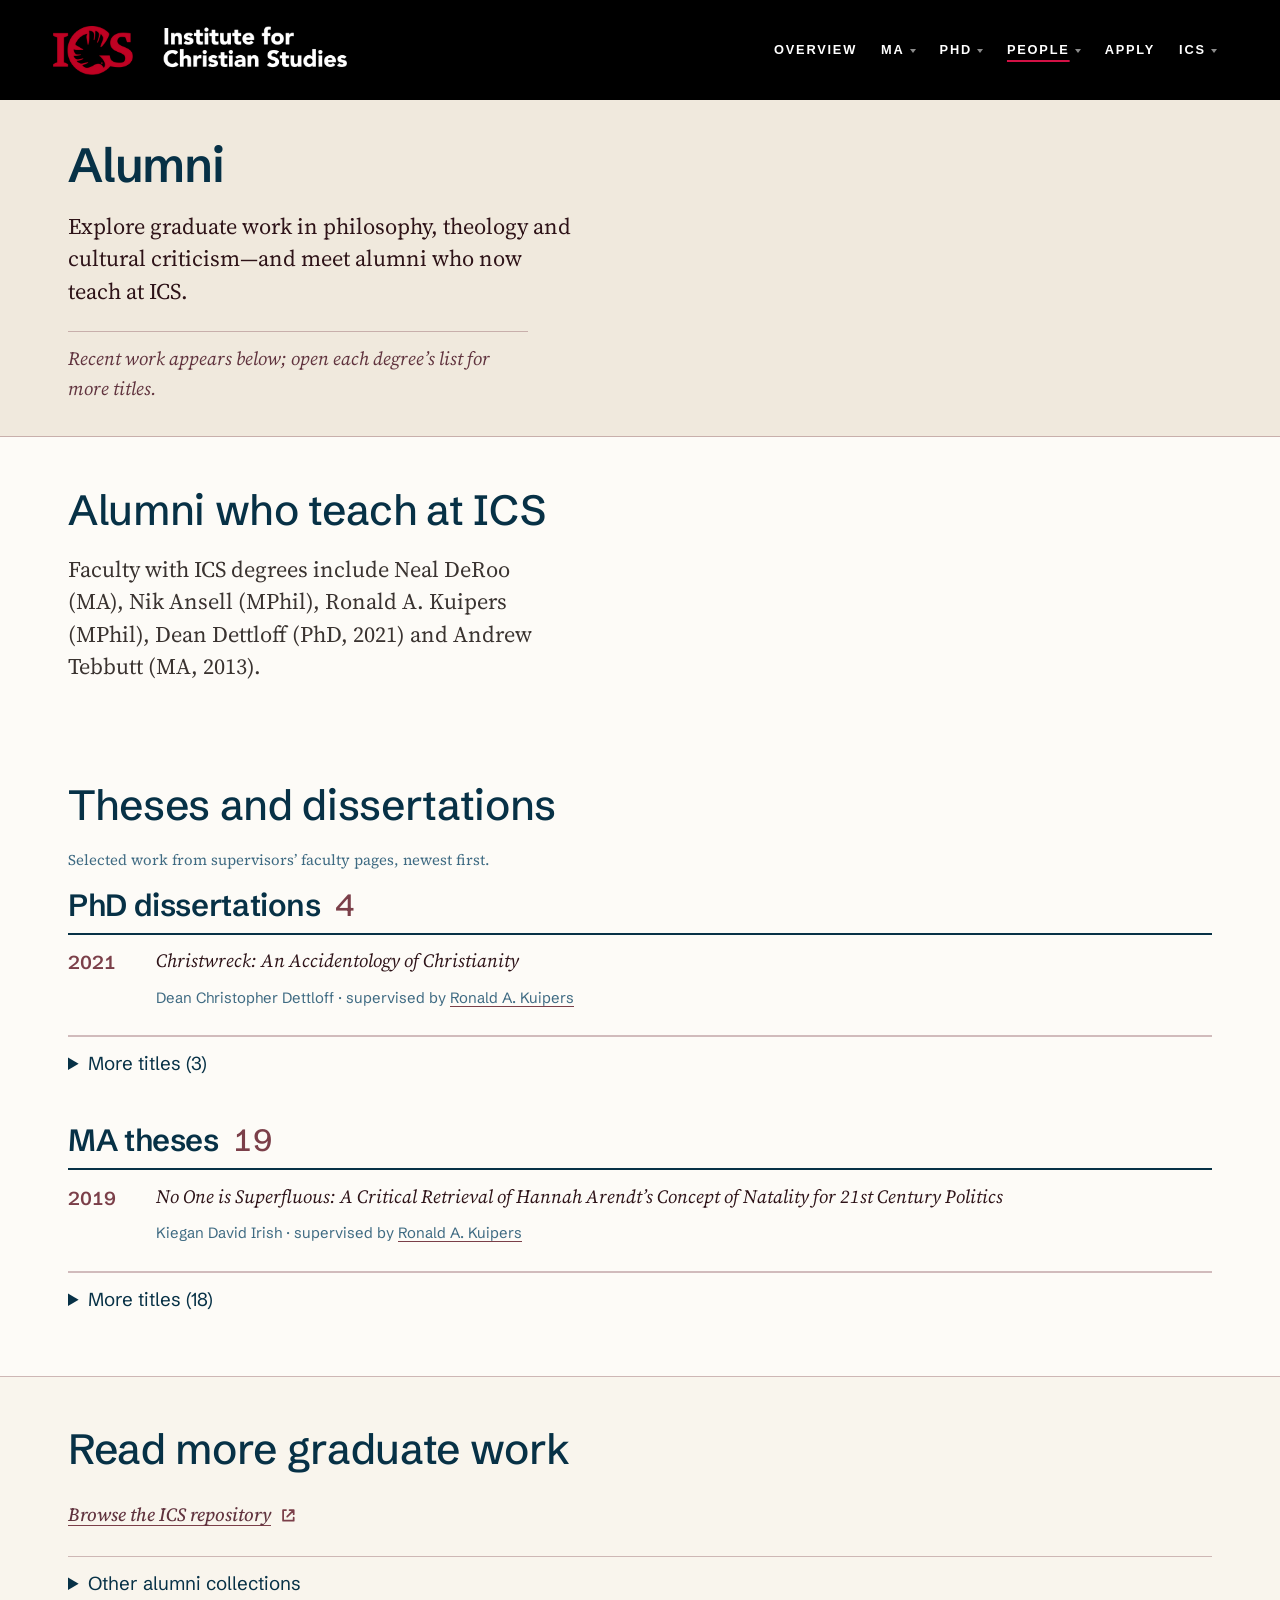
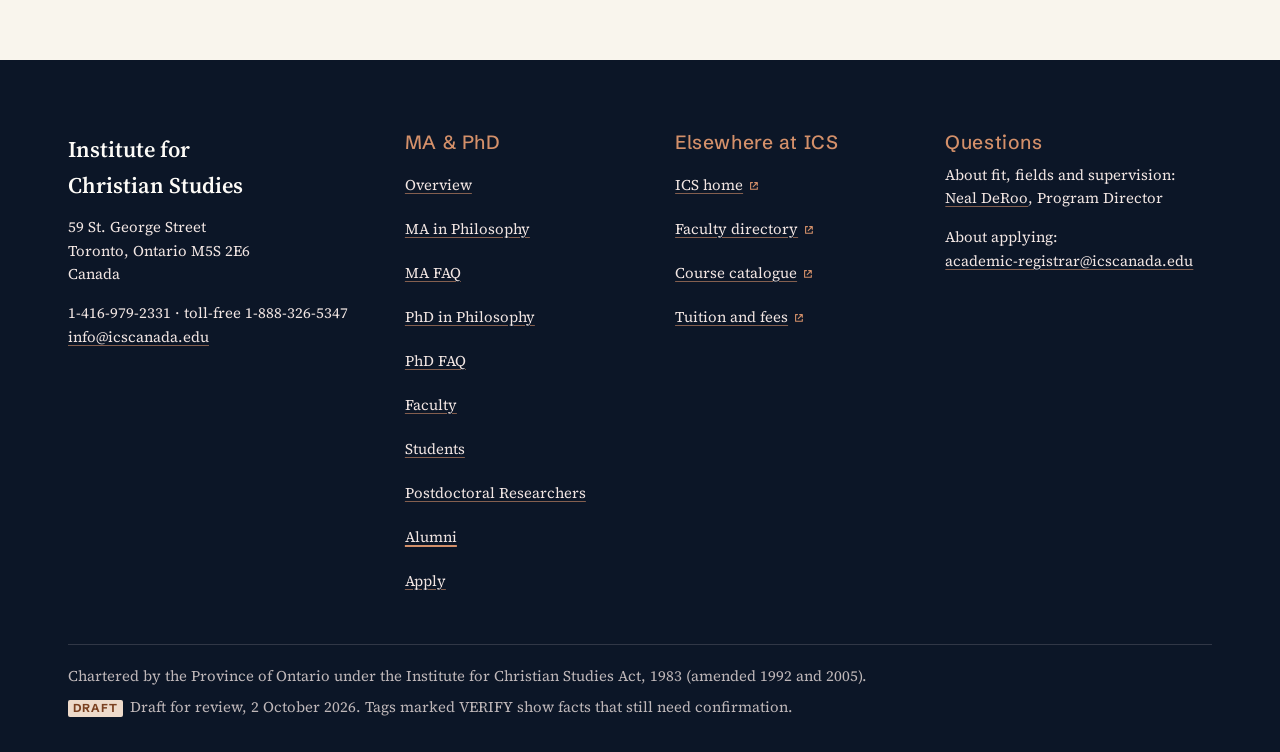
==== commit cced5376: "draft 2" ====
--- a/docs/alumni/index.html
+++ b/docs/alumni/index.html
@@ -120,8 +120,8 @@
   <div class="wrap page-head__grid">
     <div class="page-head__text">
       <h1>Alumni</h1>
-      <p class="lead">ICS graduates have written on Arendt and Ricoeur, liberation theology and ecological crisis, Christology, Dostoevsky and democracy. These are some of their theses and dissertations, as listed by the Senior Members who supervised them.</p>
-      <p class="page-head__rubric">Read the <a href="#theses-title">theses and dissertations</a> below, or browse <a href="https://ir.icscanada.edu/" target="_blank" rel="noopener">the full collections</a>.</p>
+      <p class="lead">Explore graduate work in philosophy, theology and cultural criticism—and meet alumni who now teach at ICS.</p>
+      <p class="page-head__rubric">Recent work appears below; open each degree’s list for more titles.</p>
     </div>
     
   </div>
@@ -131,7 +131,7 @@
   <div class="wrap">
     <h2 id="own-title" class="section__title">Alumni who teach at ICS</h2>
     
-    <p class="section__lead">All three <span class="nw">full-time</span> Senior Members teaching in the MA and PhD hold ICS master’s degrees: Neal DeRoo (MA), Nik Ansell (MPhil) and Ronald A. Kuipers (MPhil). Among this year’s sessional faculty, Dean Dettloff completed his ICS PhD in 2021, and Andrew Tebbutt, now a SSHRC Postdoctoral Research Fellow at ICS, wrote his MA thesis here in 2013.</p>
+    <p class="section__lead">Faculty with ICS degrees include Neal DeRoo (MA), Nik Ansell (MPhil), Ronald A. Kuipers (MPhil), Dean Dettloff (PhD, 2021) and Andrew Tebbutt (MA, 2013).</p>
   </div>
 </section>
 
@@ -140,65 +140,28 @@
     <h2 id="theses-title" class="section__title">Theses and dissertations</h2>
     
     
-<p class="fields__note">A selection, as listed on supervisors’ faculty pages. The full collections are in the ICS repository and on the dissertations page.</p>
+<p class="fields__note">Selected work from supervisors’ faculty pages, newest first.</p>
 <section class="theses-group" aria-labelledby="theses-phd">
   <h3 id="theses-phd" class="theses-group__title">PhD dissertations <span class="theses-group__count">4</span></h3>
-  <ol class="thesis-list">
-    <li class="thesis"><span class="thesis__year">2021</span><span class="thesis__body"><span class="thesis__title">Christwreck: An Accidentology of Christianity</span> <span class="thesis__who">Dean Christopher Dettloff · supervised by <a href="../faculty/#ronald-kuipers">Ronald A. Kuipers</a></span></span></li>
-    <li class="thesis"><span class="thesis__year">2020</span><span class="thesis__body"><span class="thesis__title">Resounding Empathy: A Critical Exploration of Ricoeur’s Theory of Discourse, to Clarify the Self’s Reliance on Relationships with Other Persons</span> <span class="thesis__who">Benjamin Joseph Shank · supervised by <a href="../faculty/#ronald-kuipers">Ronald A. Kuipers</a></span></span></li>
-    <li class="thesis"><span class="thesis__year">2018</span><span class="thesis__body"><span class="thesis__title">Moral Ontology in the Age of Science: A Philosophical Case for the Mystery of Goodness</span> <span class="thesis__who">Joseph Morrill Kirby · supervised by <a href="../faculty/#ronald-kuipers">Ronald A. Kuipers</a></span></span></li>
-    <li class="thesis"><span class="thesis__year">2012</span><span class="thesis__body"><span class="thesis__title">Democracy without Secularism: A Pragmatist Critique of Habermas</span> <span class="thesis__who">Daniel Mullin · supervised by <a href="../faculty/#ronald-kuipers">Ronald A. Kuipers</a></span></span></li>
-  </ol>
+  <ol class="thesis-list"><li class="thesis"><span class="thesis__year">2021</span><span class="thesis__body"><span class="thesis__title">Christwreck: An Accidentology of Christianity</span><span class="thesis__who">Dean Christopher Dettloff · supervised by <a href="../faculty/#ronald-kuipers">Ronald A. Kuipers</a></span></span></li></ol>
+  <details class="theses-archive"><summary>More titles (3)</summary><ol class="thesis-list"><li class="thesis"><span class="thesis__year">2020</span><span class="thesis__body"><span class="thesis__title">Resounding Empathy: A Critical Exploration of Ricoeur’s Theory of Discourse, to Clarify the Self’s Reliance on Relationships with Other Persons</span><span class="thesis__who">Benjamin Joseph Shank · supervised by <a href="../faculty/#ronald-kuipers">Ronald A. Kuipers</a></span></span></li><li class="thesis"><span class="thesis__year">2018</span><span class="thesis__body"><span class="thesis__title">Moral Ontology in the Age of Science: A Philosophical Case for the Mystery of Goodness</span><span class="thesis__who">Joseph Morrill Kirby · supervised by <a href="../faculty/#ronald-kuipers">Ronald A. Kuipers</a></span></span></li><li class="thesis"><span class="thesis__year">2012</span><span class="thesis__body"><span class="thesis__title">Democracy without Secularism: A Pragmatist Critique of Habermas</span><span class="thesis__who">Daniel Mullin · supervised by <a href="../faculty/#ronald-kuipers">Ronald A. Kuipers</a></span></span></li></ol></details>
 </section>
 <section class="theses-group" aria-labelledby="theses-ma">
   <h3 id="theses-ma" class="theses-group__title">MA theses <span class="theses-group__count">19</span></h3>
-  <ol class="thesis-list">
-    <li class="thesis"><span class="thesis__year">2019</span><span class="thesis__body"><span class="thesis__title">No One is Superfluous: A Critical Retrieval of Hannah Arendt’s Concept of Natality for 21st Century Politics</span> <span class="thesis__who">Kiegan David Irish · supervised by <a href="../faculty/#ronald-kuipers">Ronald A. Kuipers</a></span></span></li>
-    <li class="thesis"><span class="thesis__year">2017</span><span class="thesis__body"><span class="thesis__title">UJAMAA—A Gift from Tanzania to Africa: A Critique of Current Social and Political Systems in Africa and a Critical Exploration of UJAMAA as an Alternative</span> <span class="thesis__who">Godfrey Nkongolo · supervised by <a href="../faculty/#ronald-kuipers">Ronald A. Kuipers</a></span></span></li>
-    <li class="thesis"><span class="thesis__year">2017</span><span class="thesis__body"><span class="thesis__title">Liberating Tradition: An Exploration of Liberation Theology through the Lens of Paul Ricoeur’s Hermeneutics</span> <span class="thesis__who">Héctor Acero Ferrer · supervised by <a href="../faculty/#ronald-kuipers">Ronald A. Kuipers</a></span></span></li>
-    <li class="thesis"><span class="thesis__year">2017</span><span class="thesis__body"><span class="thesis__title">Incarnating the God Who May Be: Christology and Incarnational Humanism in Bonhoeffer and Kearney</span> <span class="thesis__who">Mark Novak · supervised by <a href="../faculty/#ronald-kuipers">Ronald A. Kuipers</a></span></span></li>
-    <li class="thesis"><span class="thesis__year">2017</span><span class="thesis__body"><span class="thesis__title">Retrieving Political Desire: Learning from Simon Critchley’s Account of Political Motivation</span> <span class="thesis__who">Timothy Skulstad-Brown · supervised by <a href="../faculty/#ronald-kuipers">Ronald A. Kuipers</a></span></span></li>
-    <li class="thesis"><span class="thesis__year">2014</span><span class="thesis__body"><span class="thesis__title">Liberating Emergence: Human Dependence and Autonomy in Emergentism, Hermeneutics, and Pragmatism</span> <span class="thesis__who">Matthew Johnson · supervised by <a href="../faculty/#ronald-kuipers">Ronald A. Kuipers</a></span></span></li>
-    <li class="thesis"><span class="thesis__year">2013</span><span class="thesis__body"><span class="thesis__title">Action, Love, and the World: An Inquiry into the Political Relevance of Christian Charity (with constant reference to Hannah Arendt)</span> <span class="thesis__who">Andrew Tebbutt · supervised by <a href="../faculty/#ronald-kuipers">Ronald A. Kuipers</a></span></span></li>
-    <li class="thesis"><span class="thesis__year">2012</span><span class="thesis__body"><span class="thesis__title">The Risk of Hospitality: Selfhood, Otherness, and Ethics in Deconstruction and Phenomenological Hermeneutics</span> <span class="thesis__who">Nathan Bonney · supervised by <a href="../faculty/#ronald-kuipers">Ronald A. Kuipers</a></span></span></li>
-    <li class="thesis"><span class="thesis__year">2010</span><span class="thesis__body"><span class="thesis__title">Before or Outside the Text? A Comparative Study of Jean-Luc Marion and Paul Ricoeur’s Idea of Revelation</span> <span class="thesis__who">Joseph Tang · supervised by <a href="../faculty/#ronald-kuipers">Ronald A. Kuipers</a></span></span></li>
-    <li class="thesis"><span class="thesis__year">2010</span><span class="thesis__body"><span class="thesis__title">Pumping Intuitions and Making Practice Different: Richard Rorty’s ‘Intuitive’ Account of Reference and Truth</span> <span class="thesis__who">Ryan Euverman · supervised by <a href="../faculty/#ronald-kuipers">Ronald A. Kuipers</a></span></span></li>
-    <li class="thesis"><span class="thesis__year">2009</span><span class="thesis__body"><span class="thesis__title">Written into the Land: Use, Identity, and the Human Awakening to an Eloquent Creation</span> <span class="thesis__who">Christopher J. M. D’Angelo · supervised by <a href="../faculty/#ronald-kuipers">Ronald A. Kuipers</a></span></span></li>
-    <li class="thesis"><span class="thesis__year">2009</span><span class="thesis__body"><span class="thesis__title">A Certainty of Death: Appreciating Human Animalhood</span> <span class="thesis__who">Paul Hubble · supervised by <a href="../faculty/#ronald-kuipers">Ronald A. Kuipers</a></span></span></li>
-    <li class="thesis"><span class="thesis__year">2008</span><span class="thesis__body"><span class="thesis__title">Theologizing In Vain: A Dialogue with Ellul between Truth and Reality</span> <span class="thesis__who">Daniel Jesse · supervised by <a href="../faculty/#nik-ansell">Nik Ansell</a></span></span></li>
-    <li class="thesis"><span class="thesis__year">2008</span><span class="thesis__body"><span class="thesis__title">Freedom Un/limited: A Sympathetic Critique of Libertarian Freedom in the Open Theism of Clark Pinnock</span> <span class="thesis__who">Jeffrey Hocking · supervised by <a href="../faculty/#nik-ansell">Nik Ansell</a></span></span></li>
-    <li class="thesis"><span class="thesis__year">2008</span><span class="thesis__body"><span class="thesis__title">From Paradox to Possibility: Gauging the Unique Contribution of Christian Voices to the Public Discussion of Ecological Crisis</span> <span class="thesis__who">Sara L. Gerritsma · supervised by <a href="../faculty/#ronald-kuipers">Ronald A. Kuipers</a></span></span></li>
-    <li class="thesis"><span class="thesis__year">2007</span><span class="thesis__body"><span class="thesis__title">Taking Hannah Arendt to Church: Toward a Renewed Appreciation of the Mutuality between Moral Philosophy and Religious Life and Culture</span> <span class="thesis__who">Christopher R. Allers · supervised by <a href="../faculty/#ronald-kuipers">Ronald A. Kuipers</a></span></span></li>
-    <li class="thesis"><span class="thesis__year">2007</span><span class="thesis__body"><span class="thesis__title">From Ground To Ocean: Robinson and Keller at the Beginnings of Divinity</span> <span class="thesis__who">Stuart Basden · supervised by <a href="../faculty/#nik-ansell">Nik Ansell</a></span></span></li>
-    <li class="thesis"><span class="thesis__year">2005</span><span class="thesis__body"><span class="thesis__title">The Politics of Jesus and the Power of Creation</span> <span class="thesis__who">Branson Parler · supervised by <a href="../faculty/#nik-ansell">Nik Ansell</a></span></span></li>
-    <li class="thesis"><span class="thesis__year">2005</span><span class="thesis__body"><span class="thesis__title">Reading ‘The Brothers Karamazov’ in Burundi</span> <span class="thesis__who">Tom Atfield · supervised by <a href="../faculty/#nik-ansell">Nik Ansell</a></span></span></li>
-  </ol>
+  <ol class="thesis-list"><li class="thesis"><span class="thesis__year">2019</span><span class="thesis__body"><span class="thesis__title">No One is Superfluous: A Critical Retrieval of Hannah Arendt’s Concept of Natality for 21st Century Politics</span><span class="thesis__who">Kiegan David Irish · supervised by <a href="../faculty/#ronald-kuipers">Ronald A. Kuipers</a></span></span></li></ol>
+  <details class="theses-archive"><summary>More titles (18)</summary><ol class="thesis-list"><li class="thesis"><span class="thesis__year">2017</span><span class="thesis__body"><span class="thesis__title">UJAMAA—A Gift from Tanzania to Africa: A Critique of Current Social and Political Systems in Africa and a Critical Exploration of UJAMAA as an Alternative</span><span class="thesis__who">Godfrey Nkongolo · supervised by <a href="../faculty/#ronald-kuipers">Ronald A. Kuipers</a></span></span></li><li class="thesis"><span class="thesis__year">2017</span><span class="thesis__body"><span class="thesis__title">Liberating Tradition: An Exploration of Liberation Theology through the Lens of Paul Ricoeur’s Hermeneutics</span><span class="thesis__who">Héctor Acero Ferrer · supervised by <a href="../faculty/#ronald-kuipers">Ronald A. Kuipers</a></span></span></li><li class="thesis"><span class="thesis__year">2017</span><span class="thesis__body"><span class="thesis__title">Incarnating the God Who May Be: Christology and Incarnational Humanism in Bonhoeffer and Kearney</span><span class="thesis__who">Mark Novak · supervised by <a href="../faculty/#ronald-kuipers">Ronald A. Kuipers</a></span></span></li><li class="thesis"><span class="thesis__year">2017</span><span class="thesis__body"><span class="thesis__title">Retrieving Political Desire: Learning from Simon Critchley’s Account of Political Motivation</span><span class="thesis__who">Timothy Skulstad-Brown · supervised by <a href="../faculty/#ronald-kuipers">Ronald A. Kuipers</a></span></span></li><li class="thesis"><span class="thesis__year">2014</span><span class="thesis__body"><span class="thesis__title">Liberating Emergence: Human Dependence and Autonomy in Emergentism, Hermeneutics, and Pragmatism</span><span class="thesis__who">Matthew Johnson · supervised by <a href="../faculty/#ronald-kuipers">Ronald A. Kuipers</a></span></span></li><li class="thesis"><span class="thesis__year">2013</span><span class="thesis__body"><span class="thesis__title">Action, Love, and the World: An Inquiry into the Political Relevance of Christian Charity (with constant reference to Hannah Arendt)</span><span class="thesis__who">Andrew Tebbutt · supervised by <a href="../faculty/#ronald-kuipers">Ronald A. Kuipers</a></span></span></li><li class="thesis"><span class="thesis__year">2012</span><span class="thesis__body"><span class="thesis__title">The Risk of Hospitality: Selfhood, Otherness, and Ethics in Deconstruction and Phenomenological Hermeneutics</span><span class="thesis__who">Nathan Bonney · supervised by <a href="../faculty/#ronald-kuipers">Ronald A. Kuipers</a></span></span></li><li class="thesis"><span class="thesis__year">2010</span><span class="thesis__body"><span class="thesis__title">Before or Outside the Text? A Comparative Study of Jean-Luc Marion and Paul Ricoeur’s Idea of Revelation</span><span class="thesis__who">Joseph Tang · supervised by <a href="../faculty/#ronald-kuipers">Ronald A. Kuipers</a></span></span></li><li class="thesis"><span class="thesis__year">2010</span><span class="thesis__body"><span class="thesis__title">Pumping Intuitions and Making Practice Different: Richard Rorty’s ‘Intuitive’ Account of Reference and Truth</span><span class="thesis__who">Ryan Euverman · supervised by <a href="../faculty/#ronald-kuipers">Ronald A. Kuipers</a></span></span></li><li class="thesis"><span class="thesis__year">2009</span><span class="thesis__body"><span class="thesis__title">Written into the Land: Use, Identity, and the Human Awakening to an Eloquent Creation</span><span class="thesis__who">Christopher J. M. D’Angelo · supervised by <a href="../faculty/#ronald-kuipers">Ronald A. Kuipers</a></span></span></li><li class="thesis"><span class="thesis__year">2009</span><span class="thesis__body"><span class="thesis__title">A Certainty of Death: Appreciating Human Animalhood</span><span class="thesis__who">Paul Hubble · supervised by <a href="../faculty/#ronald-kuipers">Ronald A. Kuipers</a></span></span></li><li class="thesis"><span class="thesis__year">2008</span><span class="thesis__body"><span class="thesis__title">Theologizing In Vain: A Dialogue with Ellul between Truth and Reality</span><span class="thesis__who">Daniel Jesse · supervised by <a href="../faculty/#nik-ansell">Nik Ansell</a></span></span></li><li class="thesis"><span class="thesis__year">2008</span><span class="thesis__body"><span class="thesis__title">Freedom Un/limited: A Sympathetic Critique of Libertarian Freedom in the Open Theism of Clark Pinnock</span><span class="thesis__who">Jeffrey Hocking · supervised by <a href="../faculty/#nik-ansell">Nik Ansell</a></span></span></li><li class="thesis"><span class="thesis__year">2008</span><span class="thesis__body"><span class="thesis__title">From Paradox to Possibility: Gauging the Unique Contribution of Christian Voices to the Public Discussion of Ecological Crisis</span><span class="thesis__who">Sara L. Gerritsma · supervised by <a href="../faculty/#ronald-kuipers">Ronald A. Kuipers</a></span></span></li><li class="thesis"><span class="thesis__year">2007</span><span class="thesis__body"><span class="thesis__title">Taking Hannah Arendt to Church: Toward a Renewed Appreciation of the Mutuality between Moral Philosophy and Religious Life and Culture</span><span class="thesis__who">Christopher R. Allers · supervised by <a href="../faculty/#ronald-kuipers">Ronald A. Kuipers</a></span></span></li><li class="thesis"><span class="thesis__year">2007</span><span class="thesis__body"><span class="thesis__title">From Ground To Ocean: Robinson and Keller at the Beginnings of Divinity</span><span class="thesis__who">Stuart Basden · supervised by <a href="../faculty/#nik-ansell">Nik Ansell</a></span></span></li><li class="thesis"><span class="thesis__year">2005</span><span class="thesis__body"><span class="thesis__title">The Politics of Jesus and the Power of Creation</span><span class="thesis__who">Branson Parler · supervised by <a href="../faculty/#nik-ansell">Nik Ansell</a></span></span></li><li class="thesis"><span class="thesis__year">2005</span><span class="thesis__body"><span class="thesis__title">Reading ‘The Brothers Karamazov’ in Burundi</span><span class="thesis__who">Tom Atfield · supervised by <a href="../faculty/#nik-ansell">Nik Ansell</a></span></span></li></ol></details>
 </section>
   </div>
 </section>
 
-<section class="section evidence evidence--placement" aria-labelledby="placement-title"><div class="wrap">
-  <h2 id="placement-title">Where graduates go</h2>
-  <div class="ghost-slot ghost-slot--evidence" role="note">
-  <p><span class="verify__tag">PLACEHOLDER</span> Placement data: awaiting verified figures from the Academic Office.</p>
-  <p class="ghost-slot__note">Shown only in draft builds. Nothing is published here until real data is supplied in <code>content/site.mjs</code>.</p>
-</div>
-</div></section>
-<section class="section evidence evidence--history" aria-labelledby="history-title"><div class="wrap">
-  <h2 id="history-title">A small institution with a long reach</h2>
-  <div class="ghost-slot ghost-slot--evidence" role="note">
-  <p><span class="verify__tag">PLACEHOLDER</span> Institutional story: held back until names and relationships are verified by communications.</p>
-  <p class="ghost-slot__note">Shown only in draft builds. Nothing is published here until real data is supplied in <code>content/site.mjs</code>.</p>
-</div>
-  <p class="ghost-slot__pending">Names under consideration, held back until each relationship is verified: Brian Walsh, Nancy Pearcey, Richard Mouw, James K. A. Smith, Kristin Kobes Du Mez, Citizens for Public Justice, the Christian Labour Association of Canada, the Jubilee conference, and the Association of Reformed Colleges and Universities.</p>
-</div></section>
 
 <section class="section close" aria-labelledby="alumni-links-title">
   <div class="wrap">
-    <h2 id="alumni-links-title" class="section__title">More about ICS graduates</h2>
+    <h2 id="alumni-links-title" class="section__title">Read more graduate work</h2>
     
     
-<ul class="next__links"><li><a class="arrow-link" href="https://ir.icscanada.edu/collections/1f89f3e4-e5d2-4050-bb74-1d196fc1802e" target="_blank" rel="noopener"><span>Completed MA theses (ICS repository)</span><svg class="icon icon--external" viewBox="0 0 16 16" width="16" height="16" fill="none" stroke="currentColor" stroke-width="1.5" stroke-linecap="round" stroke-linejoin="round" aria-hidden="true" focusable="false"><path d="M6 3.5H3.5v9h9V10M9 3.5h3.5V7M12.5 3.5 7 9"/></svg></a></li><li><a class="arrow-link" href="https://www.icscanada.edu/academics/phd-program/phddissertations" target="_blank" rel="noopener"><span>Completed PhD dissertations</span><svg class="icon icon--external" viewBox="0 0 16 16" width="16" height="16" fill="none" stroke="currentColor" stroke-width="1.5" stroke-linecap="round" stroke-linejoin="round" aria-hidden="true" focusable="false"><path d="M6 3.5H3.5v9h9V10M9 3.5h3.5V7M12.5 3.5 7 9"/></svg></a></li><li><a class="arrow-link" href="https://www.icscanada.edu/admissions/master-of-arts-alumni" target="_blank" rel="noopener"><span>MA alumni (ICS website)</span><svg class="icon icon--external" viewBox="0 0 16 16" width="16" height="16" fill="none" stroke="currentColor" stroke-width="1.5" stroke-linecap="round" stroke-linejoin="round" aria-hidden="true" focusable="false"><path d="M6 3.5H3.5v9h9V10M9 3.5h3.5V7M12.5 3.5 7 9"/></svg></a></li></ul>
+<p><a class="arrow-link" href="https://ir.icscanada.edu/" target="_blank" rel="noopener"><span>Browse the ICS repository</span><svg class="icon icon--external" viewBox="0 0 16 16" width="16" height="16" fill="none" stroke="currentColor" stroke-width="1.5" stroke-linecap="round" stroke-linejoin="round" aria-hidden="true" focusable="false"><path d="M6 3.5H3.5v9h9V10M9 3.5h3.5V7M12.5 3.5 7 9"/></svg></a></p>
+<details class="alumni-collections"><summary>Other alumni collections</summary><ul class="next__links"><li><a class="arrow-link" href="https://ir.icscanada.edu/collections/1f89f3e4-e5d2-4050-bb74-1d196fc1802e" target="_blank" rel="noopener"><span>Completed MA theses (ICS repository)</span><svg class="icon icon--external" viewBox="0 0 16 16" width="16" height="16" fill="none" stroke="currentColor" stroke-width="1.5" stroke-linecap="round" stroke-linejoin="round" aria-hidden="true" focusable="false"><path d="M6 3.5H3.5v9h9V10M9 3.5h3.5V7M12.5 3.5 7 9"/></svg></a></li><li><a class="arrow-link" href="https://www.icscanada.edu/academics/phd-program/phddissertations" target="_blank" rel="noopener"><span>Completed PhD dissertations</span><svg class="icon icon--external" viewBox="0 0 16 16" width="16" height="16" fill="none" stroke="currentColor" stroke-width="1.5" stroke-linecap="round" stroke-linejoin="round" aria-hidden="true" focusable="false"><path d="M6 3.5H3.5v9h9V10M9 3.5h3.5V7M12.5 3.5 7 9"/></svg></a></li><li><a class="arrow-link" href="https://www.icscanada.edu/admissions/master-of-arts-alumni" target="_blank" rel="noopener"><span>MA alumni (ICS website)</span><svg class="icon icon--external" viewBox="0 0 16 16" width="16" height="16" fill="none" stroke="currentColor" stroke-width="1.5" stroke-linecap="round" stroke-linejoin="round" aria-hidden="true" focusable="false"><path d="M6 3.5H3.5v9h9V10M9 3.5h3.5V7M12.5 3.5 7 9"/></svg></a></li></ul></details>
   </div>
 </section>
 </main>
--- a/docs/assets/site.css
+++ b/docs/assets/site.css
@@ -572,6 +572,9 @@
 .readings-section, .access, .close, .section--emeriti, .section--fielded { padding-block: var(--section); }
 .readings-section + .section, .access + .section, .section--emeriti + .section { padding-top: var(--section); }
 .section:has(+ .readings-section), .section:has(+ .access), .section:has(+ .close), .section:has(+ .section--emeriti) { padding-bottom: var(--section); }
+/* Landing topic edges supply separation; coloured fields keep the full rhythm. */
+.page-home .programs { padding-bottom: calc(var(--section) * 0.5); }
+.page-home .people { padding-block: calc(var(--section) * 0.5); }
 .section__title {
   font-size: var(--step-3);
   font-weight: 500;
@@ -587,7 +590,7 @@
 figure.split__aside { padding-top: 0; border: 0; margin: 0; }
 
 /* ── Landing: the opening ─────────────────────────────────────────────── */
-.opening { padding-block: clamp(1.75rem, 1.25rem + 1.6vw, 2.75rem) clamp(1.5rem, 1rem + 1.2vw, 2rem); }
+.opening { padding-block: clamp(1.75rem, 1.25rem + 1.6vw, 2.75rem) clamp(2.5rem, 2rem + 1.2vw, 3rem); }
 .opening__grid {
   display: grid;
   grid-template-columns: minmax(0, 7fr) minmax(0, 5fr);
@@ -603,7 +606,8 @@
   max-width: 25em;
 }
 .opening__standfirst { font-size: var(--step-1); line-height: 1.4; color: var(--text-dark); max-width: 50ch; margin: 0 0 0.45rem; }
-.opening__access { font-size: var(--step-1); margin: 0; }
+.opening__access { display: flex; flex-wrap: wrap; align-items: center; gap: 0 0.75rem; font-size: var(--step-0); color: var(--text-dark); margin: 0; }
+.opening__access .arrow-link { min-height: 44px; }
 .rubric-link { font-style: italic; color: var(--rubric); text-decoration-color: var(--rule); }
 .jump__person a { font-weight: 700; }
 
@@ -626,9 +630,11 @@
 .start:hover { color: var(--link-hover); }
 .start:hover .icon--arrow { transform: translateX(4px); }
 .start--write .start__what { font-size: var(--step-0); font-weight: 500; }
+.start--write__email { display: inline-block; font-size: var(--step--1); line-height: 1.35; color: var(--meta); }
 
 /* ── The year band ────────────────────────────────────────────────────── */
 .year { padding-bottom: clamp(2.5rem, 2rem + 2vw, 4rem); }
+.year--landing { padding-bottom: 0; }
 .year__head {
   display: flex;
   flex-wrap: wrap;
@@ -643,6 +649,8 @@
 .year__foot { display: flex; flex-wrap: wrap; justify-content: space-between; align-items: center; gap: 0.5rem 2rem; padding-top: 1rem; }
 .year__key { font-size: var(--step--1); color: var(--meta); margin: 0; }
 .year__key .standing { color: var(--rubric); }
+.year--landing .year__head .rubric { min-height: 1.6em; }
+.year--landing .year__key { flex-basis: 100%; }
 
 .band { display: grid; grid-template-columns: minmax(0, 6fr) minmax(0, 5fr) minmax(0, 4.6fr); }
 .season { position: relative; padding: clamp(1.4rem, 2.2vw, 2.25rem) clamp(1.25rem, 2.4vw, 2.5rem) clamp(1.75rem, 2.8vw, 2.75rem); }
@@ -728,6 +736,11 @@
 .season .ghost-slot { flex: 1; display: flex; flex-direction: column; gap: 0.75rem; margin-top: 1.1rem; border-color: var(--harbour-soft); }
 .season .ghost-slot p { font-size: var(--step-0); font-style: italic; }
 .season .ghost-slot .arrow-link { color: var(--rosewood); }
+.year--landing .season .ghost-slot { flex: initial; }
+.year--landing .season--ghost > .arrow-link { align-self: flex-start; margin-top: 0.75rem; }
+.year--landing .ticket { font-size: var(--step--1); }
+.year--landing .ordo__who a { display: inline-flex; align-items: center; vertical-align: middle; min-height: 44px; margin-block: calc((1.4em - 44px) / 2); }
+.year--landing .ordo__title a { min-height: 44px; display: flex; align-items: center; margin-block: -0.25rem; padding-block: 0.45rem; }
 .ordo--plain .ordo__line { padding: 0.55rem 0; }
 .ordo--plain .ordo__title { font-size: var(--step-0); }
 .ordo__term { font-family: var(--sans); font-weight: 600; margin-right: 0.5em; color: var(--oxblood); }
@@ -736,11 +749,29 @@
 .programs__grid { display: grid; grid-template-columns: 1fr 1fr; gap: 0; margin-top: 1rem; }
 .program { padding: 1.75rem clamp(1.25rem, 3vw, 3rem) 2rem 0; border-top: 6px solid var(--ma); }
 .program--phd { border-top-color: var(--phd); padding-inline: clamp(1.25rem, 3vw, 3rem) 0; border-left: 1px solid var(--hair); }
-.program__motto { font-size: var(--step-3); font-weight: 500; letter-spacing: -0.01em; }
+.program__motto { font-size: var(--step-2); font-weight: 500; letter-spacing: -0.01em; }
 .program__motto a { color: inherit; text-decoration: none; }
 .program__motto a:hover { text-decoration: underline; text-decoration-color: var(--link-line); text-decoration-thickness: 2px; }
 .program__name { font-family: var(--sans); font-size: var(--step--1); font-weight: 500; color: var(--meta); margin: 0.6rem 0 1rem; }
 .program > p:not(.program__name) { max-width: 46ch; }
+
+/* Landing fields share the programme section; full requirements stay inside. */
+.page-home .programs__fields { margin-top: 1rem; }
+.page-home .programs__fields h3 { font-size: var(--step-1); margin-bottom: 0.5rem; }
+.page-home .programs__field-names {
+  list-style: none;
+  display: grid;
+  grid-template-columns: repeat(auto-fit, minmax(min(28rem, 100%), 1fr));
+  gap: 0 2rem;
+  font-family: var(--sans);
+  font-size: var(--step-0);
+  line-height: 1.35;
+  color: var(--heading);
+}
+.page-home .programs__field-names li { border-top: 1px solid var(--rule); padding-block: 0.5rem; }
+.page-home .programs__fields-note { margin: 0.75rem 0 0; font-size: var(--step--1); line-height: 1.35; color: var(--meta); }
+.page-home .program { padding-bottom: 1rem; }
+.page-home .program__motto a { display: inline-flex; align-items: center; min-height: 44px; }
 
 /* Curriculum slots: one source for landing, MA, PhD and FAQ */
 .slots { margin: 1.5rem 0 1.25rem; }
@@ -822,9 +853,9 @@
 .readings__grid { display: grid; grid-template-columns: minmax(0, 5fr) minmax(0, 7fr); gap: clamp(2rem, 5vw, 5.5rem); align-items: start; }
 .readings__intro { position: sticky; top: 1.5rem; }
 .approach__title { font-size: var(--step-1); margin: 2rem 0 0.5rem; }
-.principles { list-style: none; margin-top: 1rem; }
-.principles li { padding: 0.7rem 0; border-top: 1px solid var(--rule); font-size: var(--step--1); line-height: 1.5; }
-.principles strong { color: var(--heading); font-weight: 600; }
+.page-home .readings__grid { grid-template-columns: 1fr; gap: 1.5rem; }
+.page-home .readings__intro { position: static; }
+.page-home .readings__intro p { margin-bottom: 0; }
 .readings { list-style: none; }
 .reading { padding: 1.6rem 0 1.8rem; border-top: 1px solid var(--rule); }
 .reading:first-child { border-top: 2px solid var(--harbour); }
@@ -833,6 +864,13 @@
 .reading:first-child .reading__text p { font-size: var(--step-3); line-height: 1.15; }
 .reading__source { margin: 0.75rem 0 0; font-family: var(--sans); font-size: var(--step--1); color: var(--rubric); }
 .reading__source a { color: inherit; }
+.page-home .readings { display: grid; grid-template-columns: repeat(2, minmax(0, 1fr)); gap: 2.5rem; margin: 0; }
+.page-home .reading { padding: 1.5rem 0 0; border-top: 2px solid var(--harbour); }
+.page-home .reading:first-child .reading__text p { font-size: var(--step-2); line-height: 1.28; }
+.page-home .reading__source a { padding-block: 0.85rem; }
+@media (max-width: 900px) {
+  .page-home .readings { grid-template-columns: 1fr; gap: 2rem; }
+}
 
 /* ── Fields ───────────────────────────────────────────────────────────── */
 .fields { list-style: none; display: grid; grid-template-columns: repeat(auto-fit, minmax(min(17rem, 100%), 1fr)); gap: 0 2.5rem; }
@@ -847,8 +885,21 @@
 /* ── Access (a harbour field) ─────────────────────────────────────────── */
 .access { background: var(--harbour); }
 .access__grid { display: grid; grid-template-columns: minmax(0, 4fr) minmax(0, 7fr); gap: clamp(2rem, 5vw, 5rem); }
+.access__intro { align-self: start; }
+.access__contact { margin-top: 2rem; }
+.access .starts { border-top-color: var(--copper-light); }
+.access .start .icon { color: var(--copper-light); }
+.access .start--write__email { color: var(--copper-pale); }
+.access .arrow-link { color: var(--cream); }
+.access .arrow-link .icon { color: currentColor; }
+.access .arrow-link:hover { color: var(--copper-pale); }
+.access__links { display: flex; flex-wrap: wrap; gap: 0 1.5rem; }
 .access__facts { margin: 0; }
-.access__facts > div { display: grid; grid-template-columns: 11rem 1fr; gap: 0.25rem 1.5rem; padding: 1rem 0; border-top: 1px solid var(--rule); }
+.access__facts dd > p { margin-bottom: 0.5rem; }
+@media (min-width: 1101px) {
+  .access__intro { position: sticky; top: 1.5rem; }
+}
+.access__facts > div { display: grid; grid-template-columns: 9rem 1fr; gap: 0.25rem 1.5rem; padding: 1rem 0; border-top: 1px solid var(--rule); }
 .access__facts dt { font-family: var(--sans); font-size: 1.1rem; letter-spacing: 0.02em; color: var(--rubric); }
 .access__facts dd { margin: 0; }
 .your-time-note { display: block; margin-top: 0.4rem; font-style: italic; color: var(--copper-pale); }
@@ -869,6 +920,14 @@
 .photo img { width: 100%; }
 .photo figcaption { font-family: var(--sans); font-size: 0.85rem; color: var(--meta); margin-top: 0.5rem; }
 .people__photo { max-width: 52rem; margin-left: auto; }
+.page-home .people__intro { display: grid; grid-template-columns: minmax(0, 7fr) minmax(0, 5fr); gap: 2.5rem; align-items: start; }
+.page-home .people__photo { max-width: none; margin: 0; }
+.page-home .people__intro .section__lead { margin-bottom: 1.5rem; max-width: 44ch; }
+.page-home .approach__title { margin-top: 2rem; }
+.page-home .mentors { margin-block: 1.5rem 1rem; }
+.page-home .mentor .portrait { max-width: 10rem; }
+.page-home .people__more { margin-bottom: 0; }
+.page-home .mentor__name a { display: inline-flex; align-items: center; min-height: 44px; }
 
 /* ── Close ────────────────────────────────────────────────────────────── */
 .close { background: var(--cream-warm); border-top: 1px solid var(--rule); }
@@ -878,6 +937,16 @@
 .contact__for { font-size: var(--step--1); color: var(--meta); }
 .next__links { list-style: none; display: flex; flex-wrap: wrap; gap: 0 2rem; margin-top: 1.75rem; }
 .next__deadline { margin-top: 1rem; font-size: var(--step--1); }
+.page-home .close .section__lead { max-width: 62ch; margin-bottom: 2rem; }
+.next--landing .contact { padding-top: 0.75rem; }
+.next--landing .contact > p:last-child { margin-bottom: 0; }
+.next--landing .contact__for { margin-bottom: 0.75rem; }
+.next--landing .contact { border-top-width: 1px; }
+.next--landing .button { max-width: 100%; overflow-wrap: anywhere; }
+.next--landing .button span { min-width: 0; }
+.next--landing .next__apply { display: flex; flex-wrap: wrap; align-items: baseline; gap: 0.5rem 2rem; margin-top: 1rem; padding-top: 0.5rem; border-top: 1px solid var(--rule); }
+.next--landing .next__deadline { flex: 1 1 20rem; margin: 0; }
+.next--landing .next__links { margin-top: 0.5rem; }
 
 /* ── Inner page header ────────────────────────────────────────────────── */
 .page-head { padding-block: clamp(2.5rem, 1.75rem + 3.5vw, 5rem) clamp(2rem, 1.5rem + 2.5vw, 3.75rem); border-bottom: 1px solid var(--rule); }
@@ -1096,7 +1165,7 @@
 
 /* ── Responsive ───────────────────────────────────────────────────────── */
 @media (max-width: 1100px) {
-  .opening__grid, .page-head__grid { grid-template-columns: 1fr; align-items: start; }
+  .page-head__grid { grid-template-columns: 1fr; align-items: start; }
   .starts { max-width: 36rem; }
   .band { grid-template-columns: 1fr 1fr; }
   .season--summer { grid-column: 1 / -1; padding-inline: var(--bleed); }
@@ -1108,7 +1177,11 @@
   .site-footer__grid { grid-template-columns: 1fr 1fr; }
   .member__part--teaching { grid-column: auto; }
 }
+@media (max-width: 899px) {
+  .opening__grid { grid-template-columns: 1fr; }
+}
 @media (max-width: 900px) {
+  .page-home .people__intro { grid-template-columns: 1fr; gap: 1.5rem; }
   .programs__grid, .tracks, .split, .split--even, .faq { grid-template-columns: 1fr; }
   .program--phd, .track--vu { padding-inline: 0; border-left: 0; margin-top: 2.5rem; }
   .program { padding-right: 0; }
@@ -1119,6 +1192,21 @@
   .member__name { font-size: var(--step-2); }
 }
 @media (max-width: 720px) {
+  .year--landing .season { padding-block: 1rem; }
+  .year--landing .season__name { padding-bottom: 0.5rem; }
+  .year--landing .ordo__line { padding-block: 0.25rem; }
+  .year--landing .ordo__when { line-height: 1.25; }
+  .year--landing .ordo__title a { padding-block: 0; margin-block: 0; }
+  .year--landing .ordo__who { display: flex; align-items: center; flex-wrap: wrap; gap: 0 0.5rem; margin-top: 0; line-height: 1.25; }
+  .year--landing .ordo__who a { display: inline-flex; align-items: center; min-height: 44px; margin-block: -0.75rem; }
+  .year--landing .ticket { margin-left: 0; }
+  .year--landing .season .ghost-slot { margin-top: 0.75rem; padding: 0.75rem; }
+  .year--landing .season .ghost-slot p { margin-bottom: 0; }
+  .year--landing .season--ghost > .arrow-link { margin-top: 0.5rem; }
+  .page-home .mentors { grid-template-columns: 1fr; gap: 1.5rem; }
+  .page-home .mentor { display: grid; grid-template-columns: 6rem minmax(0, 1fr); gap: 1.5rem; }
+  .page-home .mentor .portrait { width: 6rem; max-width: 6rem; margin: 6px 0 0; }
+  .page-home .site-footer__nav ul { display: grid; grid-template-columns: minmax(0, 1fr) minmax(0, 1fr); gap: 0 1.5rem; }
   .band { grid-template-columns: 1fr; }
   .season, .season:first-child, .season:last-child, .season:nth-child(2) { padding-inline: var(--gutter); }
   .stations { grid-template-columns: 1fr; }
@@ -1162,3 +1250,164 @@
   .season, .access, .page-head--ma, .page-head--phd { background: none !important; color: #000; --heading: #000; --text: #000; --rubric: #333; }
   a { color: inherit; }
 }
+
+/* MA prospectus: fit, requirements, seminars, one conversation. */
+.page-ma .section { padding-block: calc(var(--section) * 0.5); }
+.page-ma .section__title { margin-bottom: 1.5rem; }
+.page-ma .section__lead { max-width: 62ch; margin-bottom: 1.5rem; font-size: var(--step-0); }
+.page-ma .ma-curriculum { display: grid; grid-template-columns: repeat(3, minmax(0, 1fr)); gap: 2rem; }
+.page-ma .ma-curriculum > div { border-top: 2px solid var(--harbour); padding-top: 1rem; }
+.page-ma .ma-curriculum > div:nth-child(2) { border-top: 2px dashed var(--oxblood); }
+.page-ma .ma-curriculum > div:nth-child(3) { border-top-color: var(--oxblood); }
+.page-ma .ma-curriculum h3, .page-ma .ma-study h3, .page-ma .ma-details h3 { font-size: var(--step-1); margin-bottom: 0.5rem; }
+.page-ma .ma-curriculum p, .page-ma .ma-study p { margin-bottom: 0; }
+.page-ma .ma-curriculum p a { display: inline-flex; align-items: center; min-height: 44px; }
+.page-ma .ma-study { display: grid; grid-template-columns: 1fr 1fr; gap: 2rem; margin-top: 2rem; }
+.page-ma .ma-study p + p { margin-top: 0.75rem; }
+.page-ma .ma-details { margin-top: 2rem; border-block: 1px solid var(--rule); }
+.page-ma .ma-details summary { min-height: 44px; padding-block: 0.75rem; color: var(--rubric); font-style: italic; cursor: pointer; }
+.page-ma .ma-details h3 { margin-top: 1.5rem; }
+.page-ma .ma-details p { max-width: 66ch; }
+.page-ma .ma-details .fields__note { font-size: var(--step--1); }
+.page-ma .courses { display: block; margin-bottom: 1rem; }
+.page-ma .course--compact { display: grid; grid-template-columns: minmax(0, 7fr) minmax(0, 3fr) minmax(0, 2fr); align-items: center; gap: 1.5rem; padding-block: 0.5rem; }
+.page-ma .course--compact h3, .page-ma .course--compact p { margin: 0; }
+.page-ma .course--compact .course__title { font-size: var(--step-0); }
+.page-ma .course--compact a { display: inline-flex; align-items: center; min-height: 44px; }
+.page-ma .course--compact .course__term { font-size: var(--step--1); color: var(--rubric); }
+.page-ma .close > .wrap > p { max-width: 62ch; }
+.page-ma .close .next__links { margin-top: 1rem; }
+@media (max-width: 900px) {
+  .page-ma .ma-curriculum, .page-ma .ma-study { grid-template-columns: 1fr; gap: 1.5rem; }
+  .page-ma .course--compact { grid-template-columns: 1fr; gap: 0; padding-block: 0.75rem; }
+  .page-ma .course--compact .course__who { margin-top: 0.25rem; }
+  .page-ma .course--compact .course__term { margin-top: 0.25rem; }
+}
+
+/* PhD: research fit, compact degree reference, then one contact action. */
+.page-phd .page-head + .section { padding-top: calc(var(--section) * 0.5); }
+.page-phd .section:has(+ .close) { padding-bottom: calc(var(--section) * 0.5); }
+.page-phd .phd-mentors { list-style: none; margin: 0; }
+.page-phd .phd-mentor { display: grid; grid-template-columns: 5rem minmax(0, 1fr); gap: 1.5rem; padding-block: 1rem; border-top: 1px solid var(--rule); }
+.page-phd .phd-mentor img { width: 5rem; height: 5rem; object-fit: cover; }
+.page-phd .phd-mentor h3 { font-size: var(--step-1); margin: 0; }
+.page-phd .phd-mentor h3 .arrow-link { font-family: var(--sans); font-style: normal; color: var(--harbour); }
+.page-phd .phd-mentor p { max-width: 66ch; margin: 0; }
+.page-phd .phd-stages { margin: 0; border-top: 2px solid var(--harbour); }
+.page-phd .phd-stages > div { display: grid; grid-template-columns: 10rem 1fr; gap: 1.5rem; padding-block: 0.75rem; border-bottom: 1px solid var(--rule); }
+.page-phd .phd-stages dt { font-family: var(--sans); color: var(--rosewood); }
+.page-phd .phd-stages dd { margin: 0; max-width: 66ch; }
+.page-phd .phd-links { display: flex; flex-wrap: wrap; gap: 0 2rem; margin-top: 1rem; }
+.page-phd .phd-tracks { display: grid; grid-template-columns: 1fr 1fr; gap: 2.5rem; }
+.page-phd .phd-tracks article { border-top: 2px solid var(--harbour); padding-top: 1rem; }
+.page-phd .phd-tracks h3, .page-phd .close h3 { font-size: var(--step-1); margin-bottom: 0.5rem; }
+.page-phd .phd-tracks p:last-child { margin-bottom: 0; }
+.page-phd .phd-international { margin: 1.5rem 0 0; max-width: 66ch; }
+.page-phd .close .button { max-width: 100%; overflow-wrap: anywhere; }
+@media (max-width: 720px) {
+  .page-phd .phd-mentor { grid-template-columns: 4rem minmax(0, 1fr); gap: 1rem; }
+  .page-phd .phd-mentor img { width: 4rem; height: 4rem; }
+  .page-phd .phd-stages > div { grid-template-columns: 1fr; gap: 0.25rem; }
+  .page-phd .phd-tracks { grid-template-columns: 1fr; gap: 2rem; }
+}
+
+/* Distilled FAQ and application pages. */
+.page-faq .contacts--compact .contact__who { font-size: var(--step-0); }
+.page-faq .contacts--compact .contact p:last-child { margin-bottom: 0; }
+.page-faq .contacts--compact .arrow-link { overflow-wrap: anywhere; }
+.page-apply .page-head { padding-block: 3rem 2rem; }
+.page-apply .section { padding-block: 2rem; }
+.page-apply .section__title { margin-bottom: 1.5rem; }
+.page-apply .apply__form { margin-bottom: 1.5rem; }
+.page-apply .steps { margin-bottom: 0.5rem; }
+.page-apply .step { padding-block: 1rem 0.5rem; }
+.page-apply .step p { margin-bottom: 0.5rem; font-size: var(--step-0); }
+.page-apply .reqs > div { padding-block: 0.75rem; }
+.page-apply .apply__modes { margin-block: 1rem 0; }
+.page-apply .close p:last-child { margin-bottom: 0; }
+.page-apply .reqs a,
+.page-apply .step a,
+.page-apply .close a,
+.page-faq .faq__a a,
+.page-faq .page-head__rubric a,
+.page-apply .apply__modes a { display: inline-flex; align-items: center; min-height: 44px; }
+@media (max-width: 720px) {
+  .page-apply .page-head { padding-block: 2rem 1.5rem; }
+  .page-apply .section { padding-block: 1.5rem; }
+  .page-apply .section__title { margin-bottom: 1rem; }
+  .page-apply .step { padding-block: 0.75rem; }
+  .page-apply .reqs > div { gap: 0.25rem; }
+}
+
+/* Faculty: a research conversation, followed by a compact directory. */
+.page-faculty .page-head { padding-block: 3rem; }
+.page-faculty .page-head__grid { grid-template-columns: 1fr; }
+.page-faculty .page-head__rubric { max-width: 66ch; }
+.page-faculty .section { padding-block: 2.5rem; }
+.page-faculty .member { padding-block: 1.5rem; gap: 1.5rem 2.5rem; }
+.page-faculty .member__room { grid-column: 1 / -1; grid-template-columns: repeat(3, minmax(0, 1fr)); gap: 1.5rem; }
+.page-faculty .member__focus { font-size: var(--step-0); }
+.page-faculty .member__part :is(h3, h4) { letter-spacing: 0; }
+.page-faculty .member__theses { grid-column: 1 / -1; border-top: 1px solid var(--rule); }
+.page-faculty .member__theses summary { min-height: 44px; padding-block: 0.75rem; cursor: pointer; color: var(--rubric); font-family: var(--sans); font-size: var(--step--1); }
+.page-faculty .member__theses .theses { max-width: 66ch; }
+.page-faculty .faculty-seminars, .page-faculty .faculty-rows { list-style: none; }
+.page-faculty .faculty-seminars a { display: flex; align-items: center; min-height: 44px; }
+.page-faculty .faculty-seminars__term { display: block; font-family: var(--sans); font-size: var(--step--1); color: var(--meta); }
+.page-faculty .faculty-seminars li + li { margin-top: 0.75rem; }
+.page-faculty .faculty-directory { display: grid; grid-template-columns: repeat(2, minmax(0, 1fr)); gap: 2.5rem 3rem; }
+.page-faculty .faculty-directory h3 { font-size: var(--step-1); margin-bottom: 1rem; }
+.page-faculty .faculty-directory__teaching { grid-column: 1 / -1; }
+.page-faculty .faculty-directory__teaching .faculty-rows, .page-faculty .faculty-rows--emeriti { display: grid; grid-template-columns: repeat(2, minmax(0, 1fr)); gap: 0 3rem; }
+.page-faculty .faculty-row { border-top: 1px solid var(--rule); padding-block: 0.5rem 0.75rem; }
+.page-faculty .faculty-row h4 { font-size: var(--step-0); }
+.page-faculty .faculty-row p { font-size: var(--step--1); margin: 0; }
+.page-faculty .faculty-row :is(h4, .roll__name) .arrow-link { font-family: var(--sans); font-style: normal; color: var(--heading); }
+.page-faculty .faculty-row__title { font-family: var(--sans); color: var(--rubric); }
+.page-faculty .faculty-row__role { margin-top: 0.5rem; font-style: italic; }
+.page-faculty .faculty-row a { display: inline-flex; align-items: center; min-height: 44px; }
+@media (max-width: 720px) {
+  .page-faculty .page-head { padding-block: 2.5rem; }
+  .page-faculty .member { grid-template-columns: 5rem minmax(0, 1fr); gap: 1rem; }
+  .page-faculty .member__name { font-size: var(--step-1); }
+  .page-faculty .member__degrees { display: block; margin: 0.5rem 0 0; }
+  .page-faculty .member__room { grid-template-columns: 1fr; }
+  .page-faculty .member__contact { margin-left: -6rem; margin-top: 1rem; }
+  .page-faculty .faculty-directory, .page-faculty .faculty-directory__teaching .faculty-rows, .page-faculty .faculty-rows--emeriti { grid-template-columns: 1fr; }
+  .page-faculty .faculty-directory__teaching { grid-column: auto; }
+}
+
+/* Distilled community pages: recent work first, reference material disclosed. */
+.page-people .page-head { padding-block: 2.5rem 2rem; }
+.page-people .section { padding-block: calc(var(--section) * 0.5); }
+.page-people .page-head + .section { padding-top: calc(var(--section) * 0.5); }
+.page-students .reqs { max-width: 66ch; }
+.page-students .student-resources { margin-top: 2rem; }
+:is(.page-students, .page-alumni) details > summary {
+  min-height: 44px;
+  padding-block: 0.75rem;
+  border-top: 1px solid var(--rule);
+  font-family: var(--sans);
+  color: var(--harbour);
+  cursor: pointer;
+}
+.page-students .resources { margin-top: 1rem; }
+.page-postdocs .member--compact {
+  grid-template-columns: 9rem minmax(0, 1fr);
+  padding-block: 1.5rem;
+  border-top-width: 1px;
+}
+.page-postdocs .member--compact .member__focus { font-size: var(--step-0); line-height: 1.6; margin-top: 0.75rem; max-width: 62ch; }
+.page-postdocs .member--compact .member__part { max-width: 62ch; }
+.page-postdocs .member--compact .member__name { font-size: var(--step-2); }
+.page-alumni .theses-group + .theses-group { margin-top: 2rem; }
+.page-alumni .thesis__who a { display: inline-block; min-height: 44px; padding-block: 0.5rem; }
+.page-alumni .alumni-collections { margin-top: 1rem; }
+.page-404 .page-head { padding-block: 2.5rem 2rem; }
+.page-404 .next__links--404 { padding-block: 1rem 2rem; }
+@media (max-width: 720px) {
+  .page-postdocs .member--compact { grid-template-columns: 5rem minmax(0, 1fr); gap: 1rem; }
+  .page-postdocs .member--compact .member__name { font-size: var(--step-1); }
+  .page-alumni .thesis { grid-template-columns: 3rem minmax(0, 1fr); gap: 0.75rem; }
+}
+.page-students .page-head__rubric a { display: inline-flex; align-items: center; min-height: 44px; }
